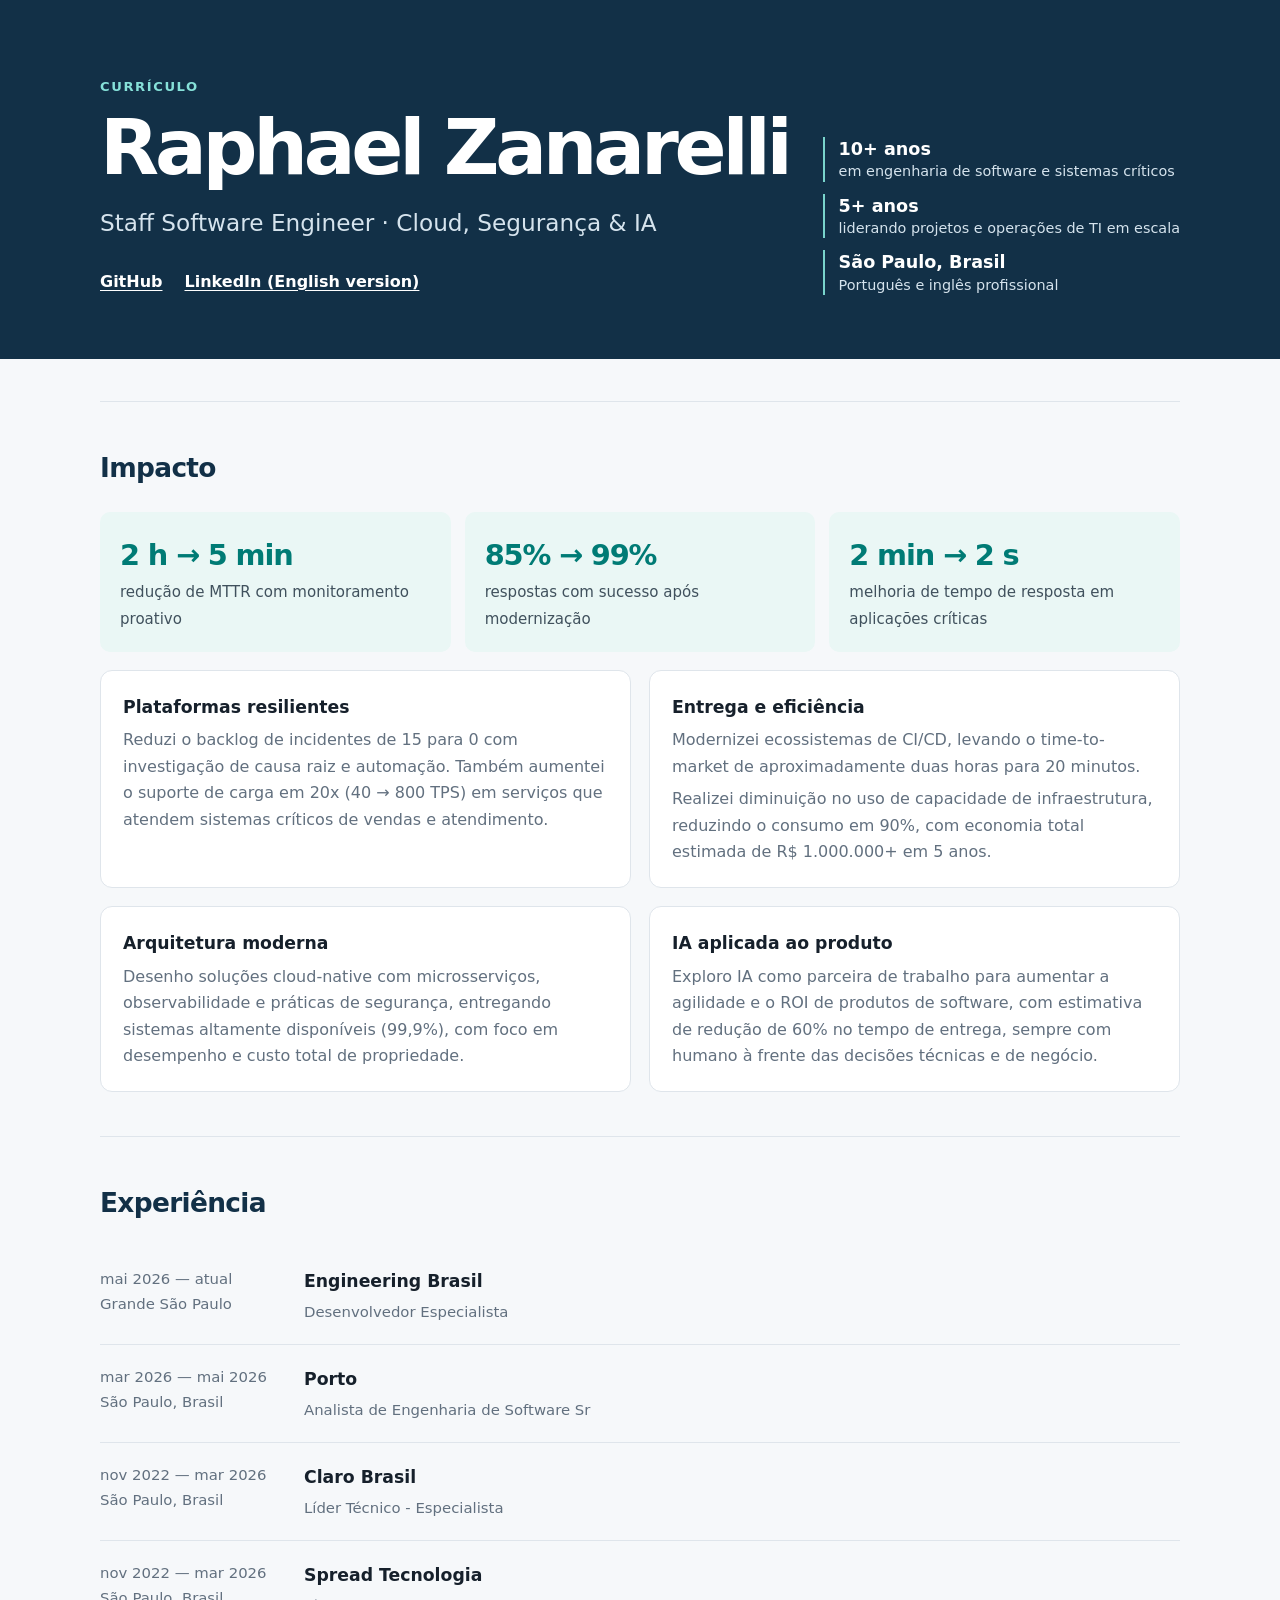
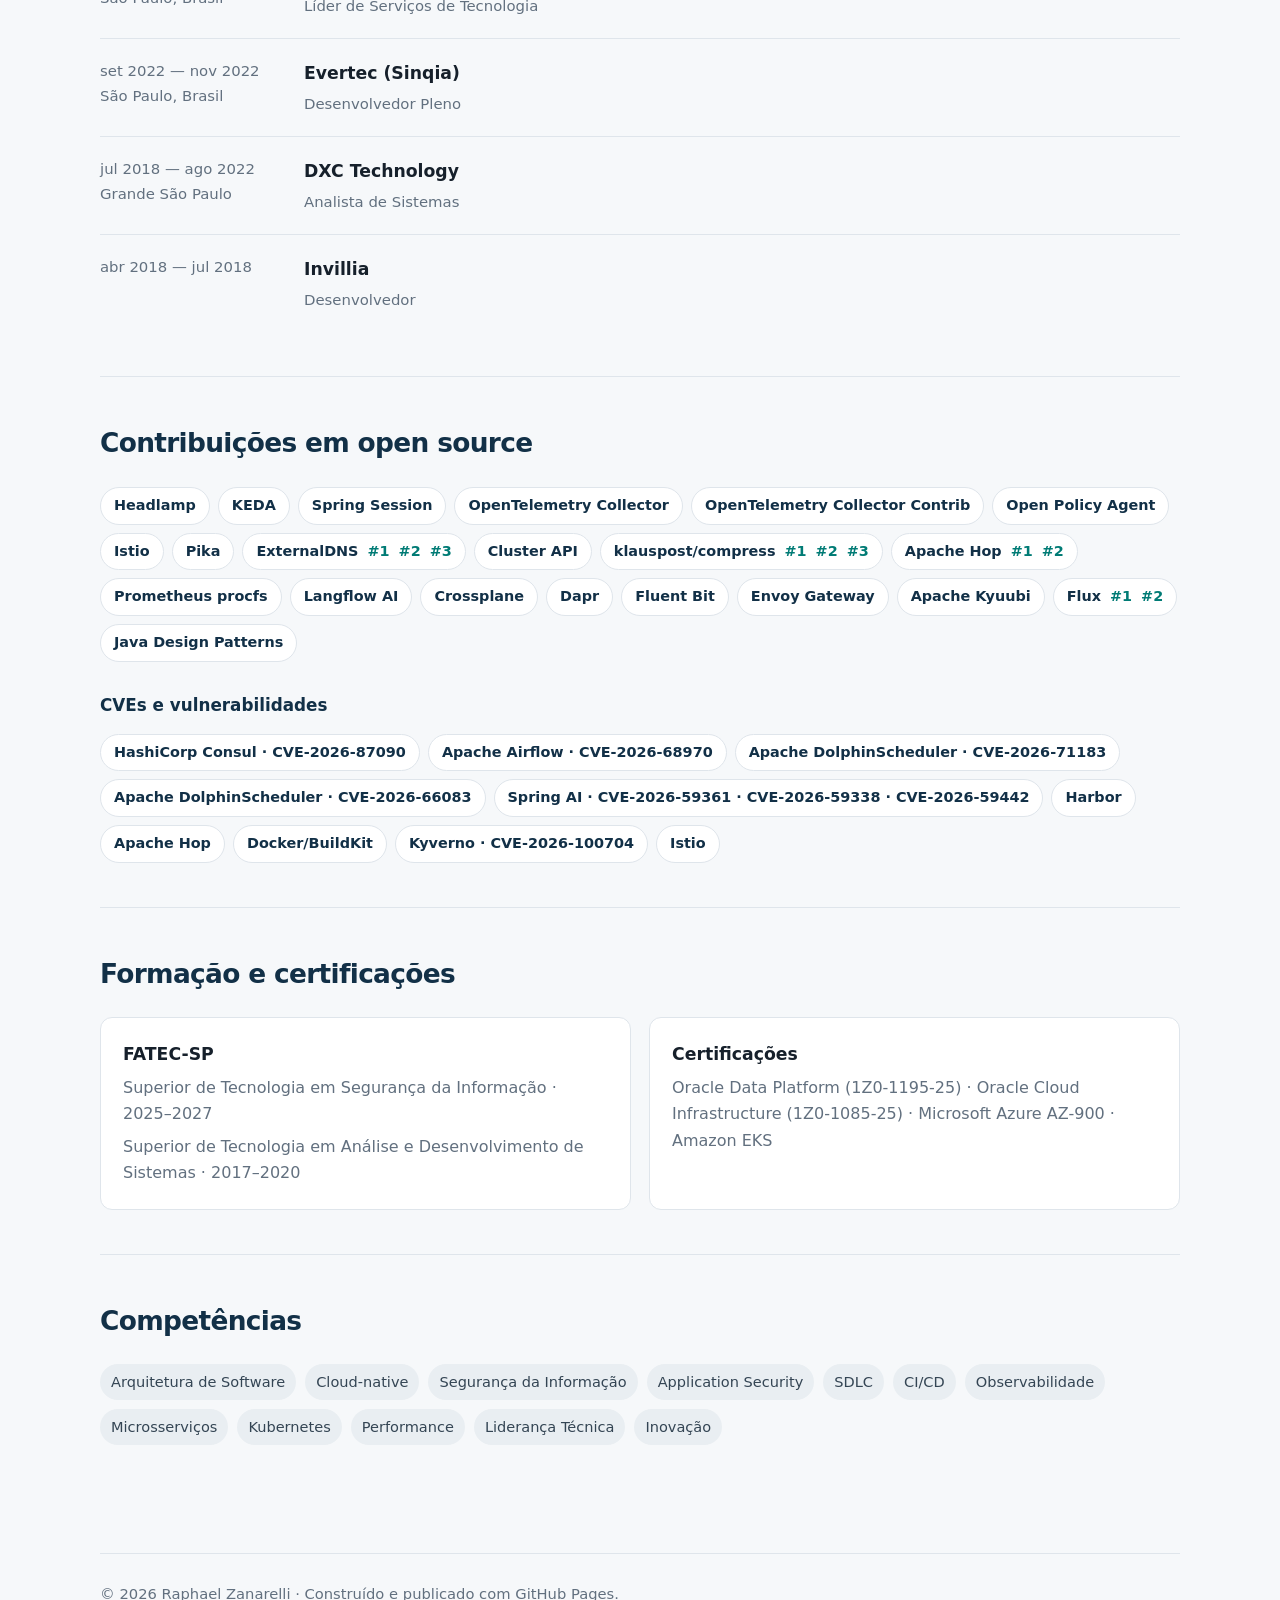
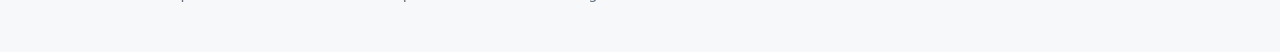
==== index.html @ cb957961 "docs(cve): add Apache DolphinScheduler CVE-2026-71183 and CVE-2026-66083" ====
<!doctype html>
<html lang="pt-BR">
  <head>
    <meta charset="utf-8">
    <meta name="viewport" content="width=device-width, initial-scale=1">
    <meta name="description" content="Raphael Zanarelli - Staff Software Engineer especializado em Cloud, Segurança e IA.">
    <title>Raphael Zanarelli | Staff Software Engineer</title>
    <style>
      :root { --ink:#16202b; --muted:#62707f; --line:#dfe5eb; --paper:#fff; --ground:#f6f8fa; --accent:#007b75; --navy:#123047; }
      * { box-sizing:border-box; }
      html { scroll-behavior:smooth; }
      body { margin:0; background:var(--ground); color:var(--ink); font:16px/1.65 ui-sans-serif, system-ui, -apple-system, BlinkMacSystemFont, "Segoe UI", sans-serif; }
      a { color:var(--accent); text-decoration-thickness:1px; text-underline-offset:3px; }
      a:hover { color:#005b57; }
      .wrap { width:min(1080px, calc(100% - 40px)); margin:auto; }
      header { background:var(--navy); color:#fff; padding:76px 0 64px; }
      .eyebrow { margin:0 0 12px; color:#86e1d9; font-size:.82rem; font-weight:700; letter-spacing:.12em; text-transform:uppercase; }
      h1 { margin:0; font-size:clamp(2.4rem, 6vw, 4.8rem); letter-spacing:-.055em; line-height:1; }
      .role { margin:18px 0 26px; color:#d5e3ed; font-size:clamp(1.1rem, 2.2vw, 1.45rem); }
      .links { display:flex; flex-wrap:wrap; gap:10px 22px; }
      .links a { color:#fff; font-weight:650; }
      main { padding:42px 0 64px; }
      .head { display:grid; grid-template-columns:1fr auto; gap:32px; align-items:end; }
      .fact { border-left:2px solid #79d4cc; padding-left:14px; margin:0 0 12px; color:#d5e3ed; font-size:.9rem; line-height:1.4; }
      .fact:last-child { margin-bottom:0; }
      .fact strong { display:block; color:#fff; font-size:1.1rem; }
      section { padding:44px 0; border-top:1px solid var(--line); }
      h2 { margin:0 0 22px; color:var(--navy); font-size:1.65rem; letter-spacing:-.025em; }
      h3 { margin:0 0 4px; font-size:1.08rem; }
      .grid { display:grid; grid-template-columns:repeat(2, 1fr); gap:18px; }
      .card { padding:22px; border:1px solid var(--line); border-radius:12px; background:var(--paper); }
      .card p { margin:6px 0 0; color:var(--muted); }
      .metrics { display:grid; grid-template-columns:repeat(3, 1fr); gap:14px; }
      .metric { padding:20px; border-radius:10px; background:#eaf7f5; }
      .metric strong { display:block; color:var(--accent); font-size:1.8rem; letter-spacing:-.04em; }
      .metric span { color:#40515d; font-size:.94rem; line-height:1.35; }
      .timeline { list-style:none; margin:0; padding:0; }
      .timeline li { display:grid; grid-template-columns:180px 1fr; gap:24px; padding:20px 0; border-bottom:1px solid var(--line); }
      .timeline li:last-child { border:0; }
      .date, .meta { color:var(--muted); font-size:.93rem; }
      .timeline p { margin:6px 0 0; }
      .subhead { margin:30px 0 14px; color:var(--navy); font-size:1.05rem; }
      .chips { display:flex; flex-wrap:wrap; gap:8px; }
      .chip { padding:6px 13px; border:1px solid var(--line); border-radius:999px; background:var(--paper); color:var(--navy); font-size:.9rem; font-weight:600; text-decoration:none; }
      .chip a { margin-left:4px; color:var(--accent); font-weight:700; text-decoration:none; }
      .chip a:hover { text-decoration:underline; }
      a.chip:hover { border-color:#75c9c2; box-shadow:0 3px 12px #11364c12; color:var(--navy); }
      .skills { display:flex; flex-wrap:wrap; gap:9px; }
      .skills span { padding:6px 11px; border-radius:999px; background:#e9eef2; color:#344554; font-size:.91rem; }
      footer { padding:28px 0 46px; border-top:1px solid var(--line); color:var(--muted); font-size:.92rem; }
      @media (max-width:720px) { header { padding:55px 0 48px; } .head, .grid { grid-template-columns:1fr; gap:26px; } .metrics { grid-template-columns:1fr; } .timeline li { grid-template-columns:1fr; gap:3px; } }
    </style>
  </head>
  <body>
    <header>
      <div class="wrap head">
        <div>
          <p class="eyebrow">Currículo</p>
          <h1>Raphael Zanarelli</h1>
          <p class="role">Staff Software Engineer · Cloud, Segurança &amp; IA</p>
          <nav class="links" aria-label="Links de contato">
            <a href="https://github.com/zanarellidev">GitHub</a>
            <a href="https://www.linkedin.com/in/raphaelzanarelli/" lang="en">LinkedIn (English version)</a>
          </nav>
        </div>
        <div>
          <p class="fact"><strong>10+ anos</strong> em engenharia de software e sistemas críticos</p>
          <p class="fact"><strong>5+ anos</strong> liderando projetos e operações de TI em escala</p>
          <p class="fact"><strong>São Paulo, Brasil</strong> Português e inglês profissional</p>
        </div>
      </div>
    </header>

    <main class="wrap">
      <section id="impacto">
        <h2>Impacto</h2>
        <div class="metrics">
          <div class="metric"><strong>2 h → 5 min</strong><span>redução de MTTR com monitoramento proativo</span></div>
          <div class="metric"><strong>85% → 99%</strong><span>respostas com sucesso após modernização</span></div>
          <div class="metric"><strong>2 min → 2 s</strong><span>melhoria de tempo de resposta em aplicações críticas</span></div>
        </div>
        <div class="grid" style="margin-top:18px">
          <article class="card"><h3>Plataformas resilientes</h3><p>Reduzi o backlog de incidentes de 15 para 0 com investigação de causa raiz e automação. Também aumentei o suporte de carga em 20x (40 → 800 TPS) em serviços que atendem sistemas críticos de vendas e atendimento.</p></article>
          <article class="card"><h3>Entrega e eficiência</h3><p>Modernizei ecossistemas de CI/CD, levando o time-to-market de aproximadamente duas horas para 20 minutos.</p><p>Realizei diminuição no uso de capacidade de infraestrutura, reduzindo o consumo em 90%, com economia total estimada de R$ 1.000.000+ em 5 anos.</p></article>
          <article class="card"><h3>Arquitetura moderna</h3><p>Desenho soluções cloud-native com microsserviços, observabilidade e práticas de segurança, entregando sistemas altamente disponíveis (99,9%), com foco em desempenho e custo total de propriedade.</p></article>
          <article class="card"><h3>IA aplicada ao produto</h3><p>Exploro IA como parceira de trabalho para aumentar a agilidade e o ROI de produtos de software, com estimativa de redução de 60% no tempo de entrega, sempre com humano à frente das decisões técnicas e de negócio.</p></article>
        </div>
      </section>

      <section id="experiencia">
        <h2>Experiência</h2>
        <ol class="timeline">
          <li><div class="date">mai 2026 — atual<br>Grande São Paulo</div><div><h3>Engineering Brasil</h3><div class="meta">Desenvolvedor Especialista</div></div></li>
          <li><div class="date">mar 2026 — mai 2026<br>São Paulo, Brasil</div><div><h3>Porto</h3><div class="meta">Analista de Engenharia de Software Sr</div></div></li>
          <li><div class="date">nov 2022 — mar 2026<br>São Paulo, Brasil</div><div><h3>Claro Brasil</h3><div class="meta">Líder Técnico - Especialista</div></div></li>
          <li><div class="date">nov 2022 — mar 2026<br>São Paulo, Brasil</div><div><h3>Spread Tecnologia</h3><div class="meta">Líder de Serviços de Tecnologia</div></div></li>
          <li><div class="date">set 2022 — nov 2022<br>São Paulo, Brasil</div><div><h3>Evertec (Sinqia)</h3><div class="meta">Desenvolvedor Pleno</div></div></li>
          <li><div class="date">jul 2018 — ago 2022<br>Grande São Paulo</div><div><h3>DXC Technology</h3><div class="meta">Analista de Sistemas</div></div></li>
          <li><div class="date">abr 2018 — jul 2018</div><div><h3>Invillia</h3><div class="meta">Desenvolvedor</div></div></li>
        </ol>
      </section>

      <section id="open-source">
        <h2>Contribuições em open source</h2>
        <div class="chips">
          <a class="chip" href="https://github.com/kubernetes-sigs/headlamp/pull/7594">Headlamp</a>
          <a class="chip" href="https://github.com/kedacore/keda/pull/8126">KEDA</a>
          <a class="chip" href="https://github.com/spring-projects/spring-session/pull/3884">Spring Session</a>
          <a class="chip" href="https://github.com/open-telemetry/opentelemetry-collector/pull/15679">OpenTelemetry Collector</a>
          <a class="chip" href="https://github.com/open-telemetry/opentelemetry-collector-contrib/pull/50124">OpenTelemetry Collector Contrib</a>
          <a class="chip" href="https://github.com/open-policy-agent/opa/pull/8962">Open Policy Agent</a>
          <a class="chip" href="https://github.com/istio/istio/pull/61024">Istio</a>
          <a class="chip" href="https://github.com/pika/pika/pull/1697">Pika</a>
          <span class="chip">ExternalDNS <a href="https://github.com/kubernetes-sigs/external-dns/pull/6611">#1</a> <a href="https://github.com/kubernetes-sigs/external-dns/pull/6644">#2</a> <a href="https://github.com/kubernetes-sigs/external-dns/pull/6694">#3</a></span>
          <a class="chip" href="https://github.com/kubernetes-sigs/cluster-api/pull/14022">Cluster API</a>
          <span class="chip">klauspost/compress <a href="https://github.com/klauspost/compress/pull/1182">#1</a> <a href="https://github.com/klauspost/compress/pull/1183">#2</a> <a href="https://github.com/klauspost/compress/pull/1184">#3</a></span>
          <span class="chip">Apache Hop <a href="https://github.com/apache/hop/pull/8094">#1</a> <a href="https://github.com/apache/hop/pull/8027">#2</a></span>
          <a class="chip" href="https://github.com/prometheus/procfs/pull/855">Prometheus procfs</a>
          <a class="chip" href="https://github.com/langflow-ai/langflow/pull/14758">Langflow AI</a>
          <a class="chip" href="https://github.com/crossplane/docs/pull/1130">Crossplane</a>
          <a class="chip" href="https://github.com/dapr/dapr/pull/10307">Dapr</a>
          <a class="chip" href="https://github.com/fluent/fluent-bit/pull/12222">Fluent Bit</a>
          <a class="chip" href="https://github.com/envoyproxy/gateway/pull/9634">Envoy Gateway</a>
          <a class="chip" href="https://github.com/apache/kyuubi/commit/3bc223dbec2ace1692ba22769404c9dd329981ed">Apache Kyuubi</a>
          <span class="chip">Flux <a href="https://github.com/fluxcd/notification-controller/pull/1357">#1</a> <a href="https://github.com/fluxcd/notification-controller/pull/1358">#2</a></span>
          <a class="chip" href="https://github.com/iluwatar/java-design-patterns/pull/3583">Java Design Patterns</a>
        </div>

        <h3 class="subhead">CVEs e vulnerabilidades</h3>
        <div class="chips">
          <a class="chip" href="https://discuss.hashicorp.com/t/hcsec-2026-34-consul-vulnerable-to-an-authorization-bypass-in-the-catalog-node-write-path/77736">HashiCorp Consul · CVE-2026-87090</a>
          <a class="chip" href="https://github.com/advisories/GHSA-f3c2-j7g8-vpp8">Apache Airflow · CVE-2026-68970</a>
          <a class="chip" href="https://www.cve.org/CVERecord?id=CVE-2026-71183">Apache DolphinScheduler · CVE-2026-71183</a>
          <a class="chip" href="https://www.cve.org/CVERecord?id=CVE-2026-66083">Apache DolphinScheduler · CVE-2026-66083</a>
          <div class="chip">Spring AI · CVE-2026-59361 · CVE-2026-59338 · CVE-2026-59442</div>
          <div class="chip" title="Report aceito; divulgação pública pendente">Harbor</div>
          <div class="chip">Apache Hop</div>
          <div class="chip">Docker/BuildKit</div>
          <a class="chip" href="https://www.cve.org/CVERecord?id=CVE-2026-100704">Kyverno · CVE-2026-100704</a>
          <a class="chip" href="https://istio.io/latest/news/releases/1.31.x/announcing-1.31.1/">Istio</a>
        </div>
      </section>

      <section id="formacao">
        <h2>Formação e certificações</h2>
        <div class="grid">
          <article class="card"><h3>FATEC-SP</h3><p>Superior de Tecnologia em Segurança da Informação · 2025–2027</p><p>Superior de Tecnologia em Análise e Desenvolvimento de Sistemas · 2017–2020</p></article>
          <article class="card"><h3>Certificações</h3><p>Oracle Data Platform (1Z0-1195-25) · Oracle Cloud Infrastructure (1Z0-1085-25) · Microsoft Azure AZ-900 · Amazon EKS</p></article>
        </div>
      </section>

      <section id="competencias">
        <h2>Competências</h2>
        <div class="skills"><span>Arquitetura de Software</span><span>Cloud-native</span><span>Segurança da Informação</span><span>Application Security</span><span>SDLC</span><span>CI/CD</span><span>Observabilidade</span><span>Microsserviços</span><span>Kubernetes</span><span>Performance</span><span>Liderança Técnica</span><span>Inovação</span></div>
      </section>
    </main>
    <footer class="wrap">© 2026 Raphael Zanarelli · Construído e publicado com GitHub Pages.</footer>
  </body>
</html>
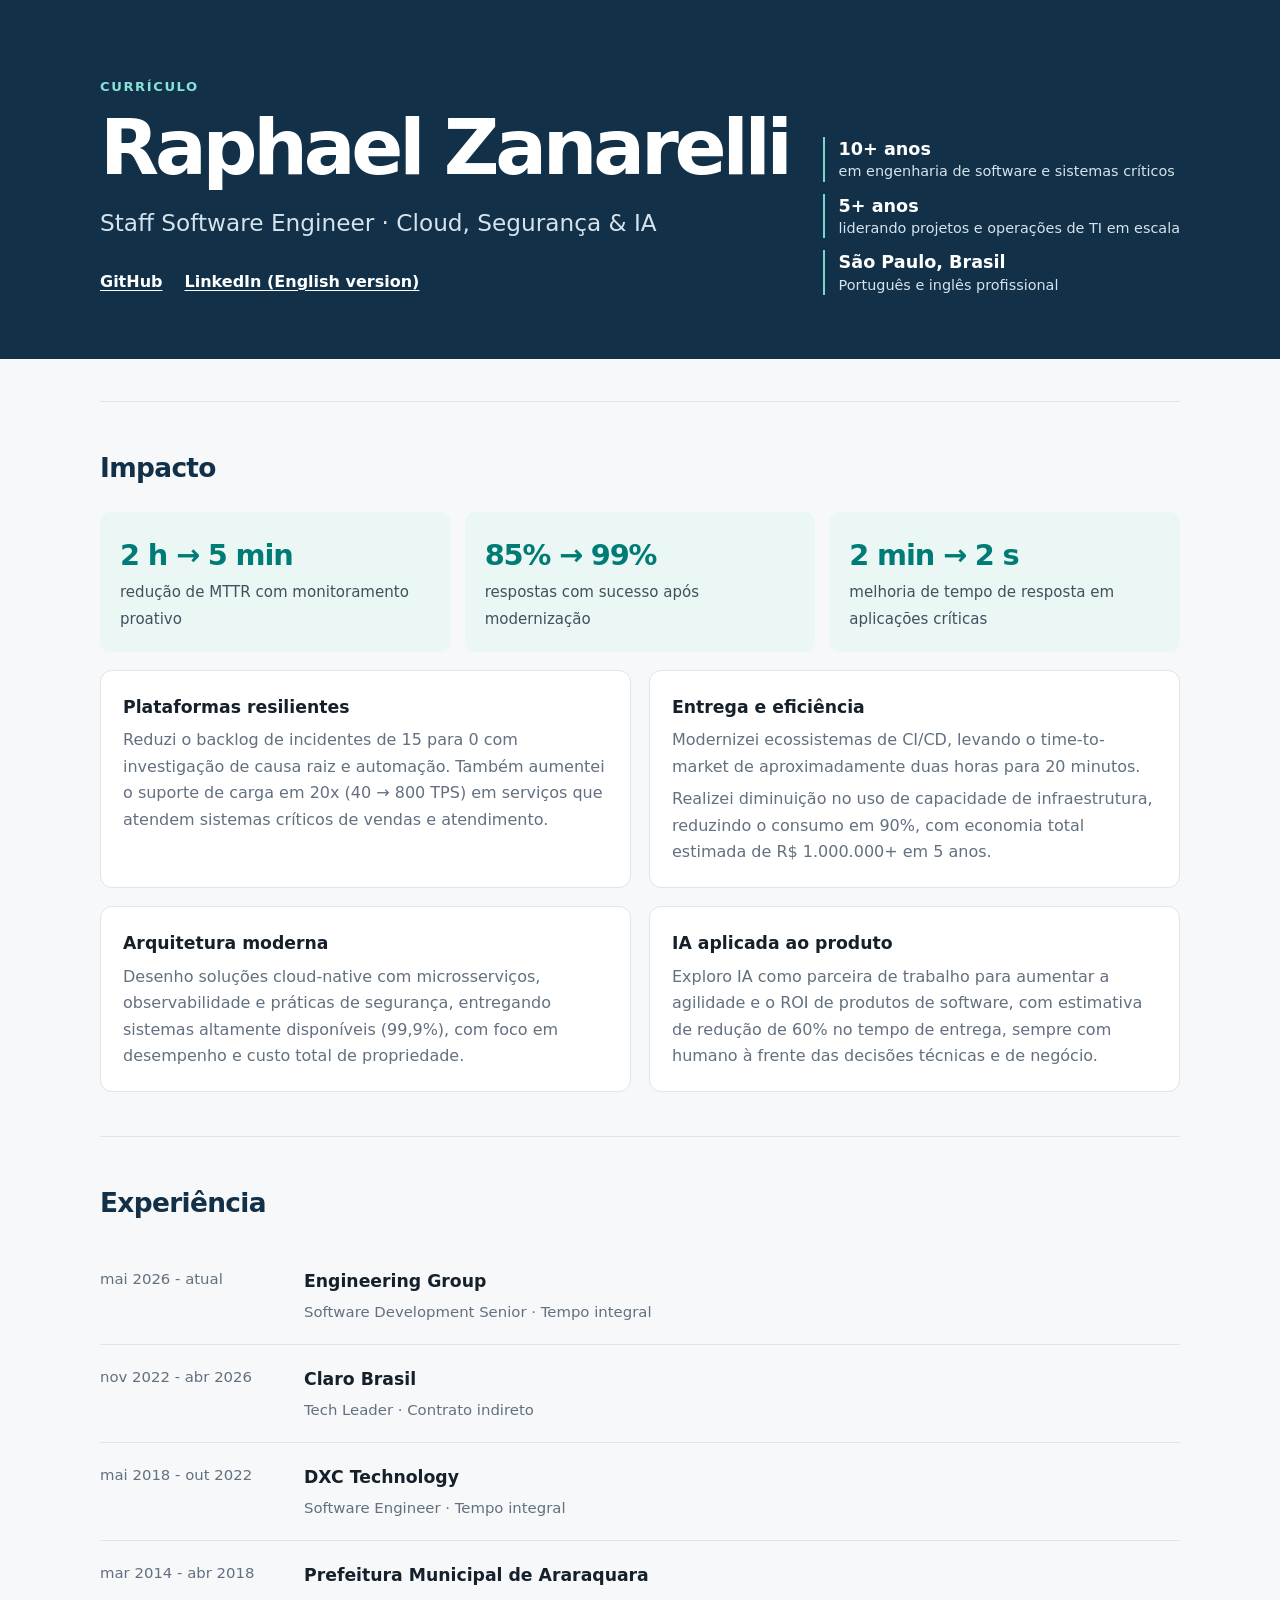
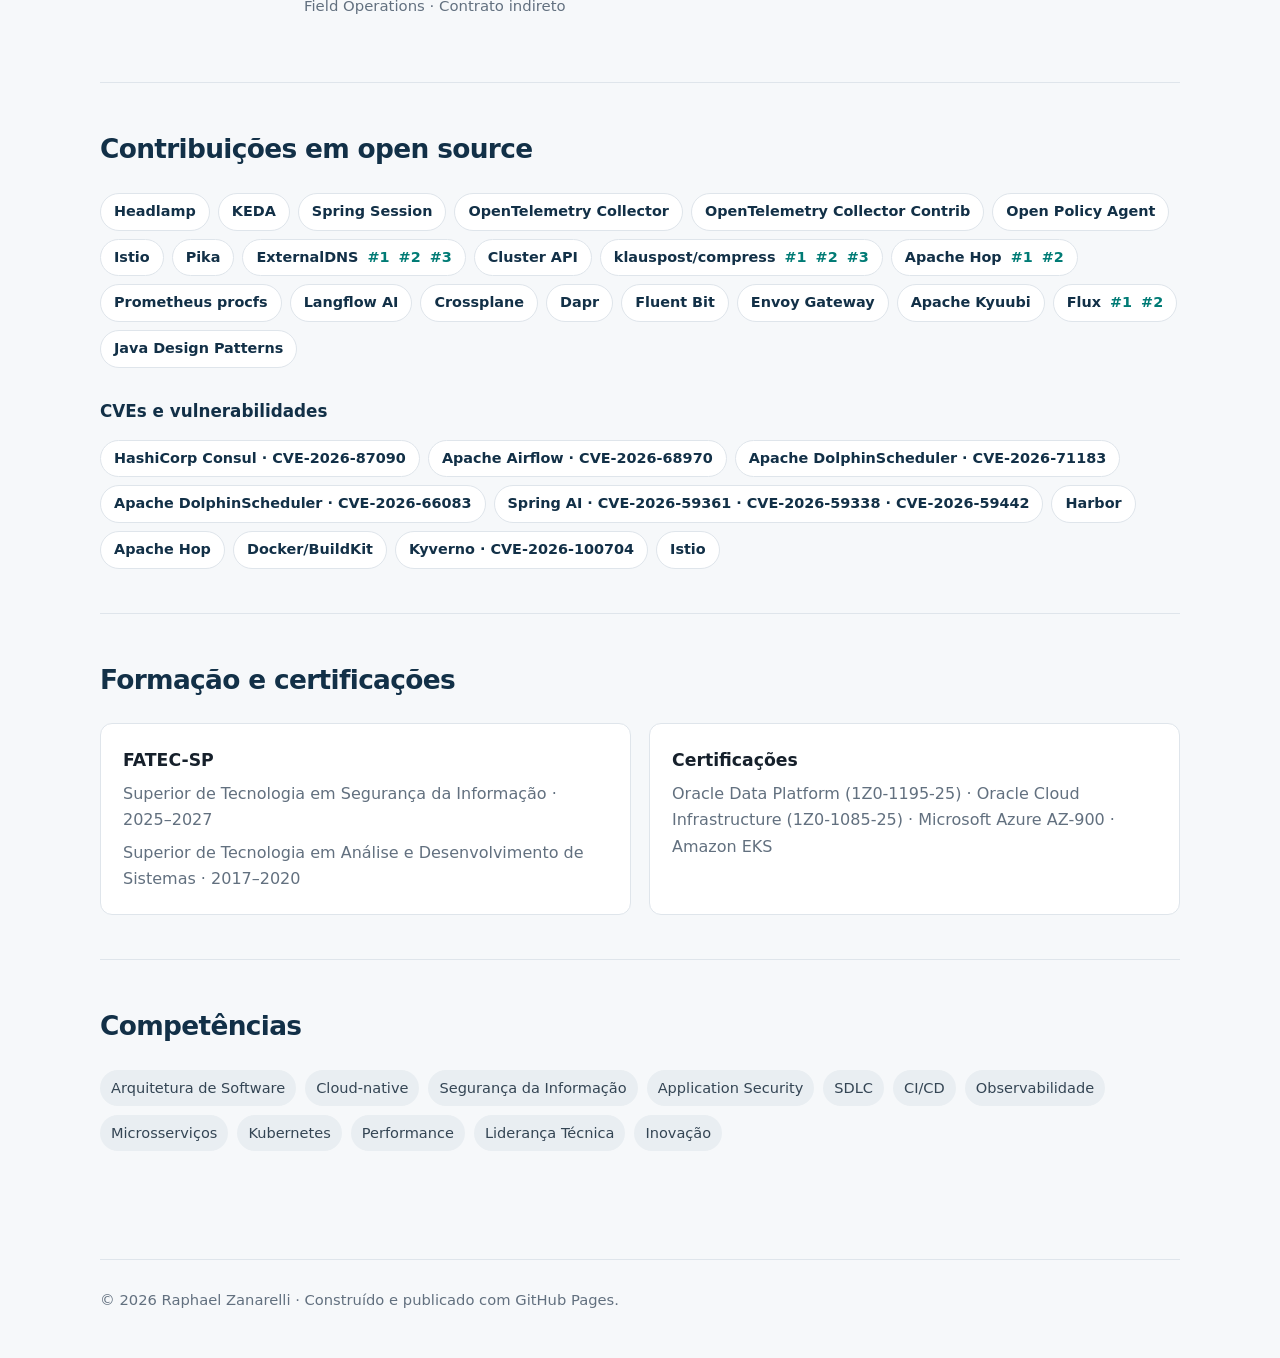
==== commit 2ef63ed0: "docs(experience): align company experiences with LinkedIn profile" ====
--- a/index.html
+++ b/index.html
@@ -90,13 +90,10 @@
       <section id="experiencia">
         <h2>Experiência</h2>
         <ol class="timeline">
-          <li><div class="date">mai 2026 — atual<br>Grande São Paulo</div><div><h3>Engineering Brasil</h3><div class="meta">Desenvolvedor Especialista</div></div></li>
-          <li><div class="date">mar 2026 — mai 2026<br>São Paulo, Brasil</div><div><h3>Porto</h3><div class="meta">Analista de Engenharia de Software Sr</div></div></li>
-          <li><div class="date">nov 2022 — mar 2026<br>São Paulo, Brasil</div><div><h3>Claro Brasil</h3><div class="meta">Líder Técnico - Especialista</div></div></li>
-          <li><div class="date">nov 2022 — mar 2026<br>São Paulo, Brasil</div><div><h3>Spread Tecnologia</h3><div class="meta">Líder de Serviços de Tecnologia</div></div></li>
-          <li><div class="date">set 2022 — nov 2022<br>São Paulo, Brasil</div><div><h3>Evertec (Sinqia)</h3><div class="meta">Desenvolvedor Pleno</div></div></li>
-          <li><div class="date">jul 2018 — ago 2022<br>Grande São Paulo</div><div><h3>DXC Technology</h3><div class="meta">Analista de Sistemas</div></div></li>
-          <li><div class="date">abr 2018 — jul 2018</div><div><h3>Invillia</h3><div class="meta">Desenvolvedor</div></div></li>
+          <li><div class="date">mai 2026 - atual</div><div><h3>Engineering Group</h3><div class="meta">Software Development Senior · Tempo integral</div></div></li>
+          <li><div class="date">nov 2022 - abr 2026</div><div><h3>Claro Brasil</h3><div class="meta">Tech Leader · Contrato indireto</div></div></li>
+          <li><div class="date">mai 2018 - out 2022</div><div><h3>DXC Technology</h3><div class="meta">Software Engineer · Tempo integral</div></div></li>
+          <li><div class="date">mar 2014 - abr 2018</div><div><h3>Prefeitura Municipal de Araraquara</h3><div class="meta">Field Operations · Contrato indireto</div></div></li>
         </ol>
       </section>
 
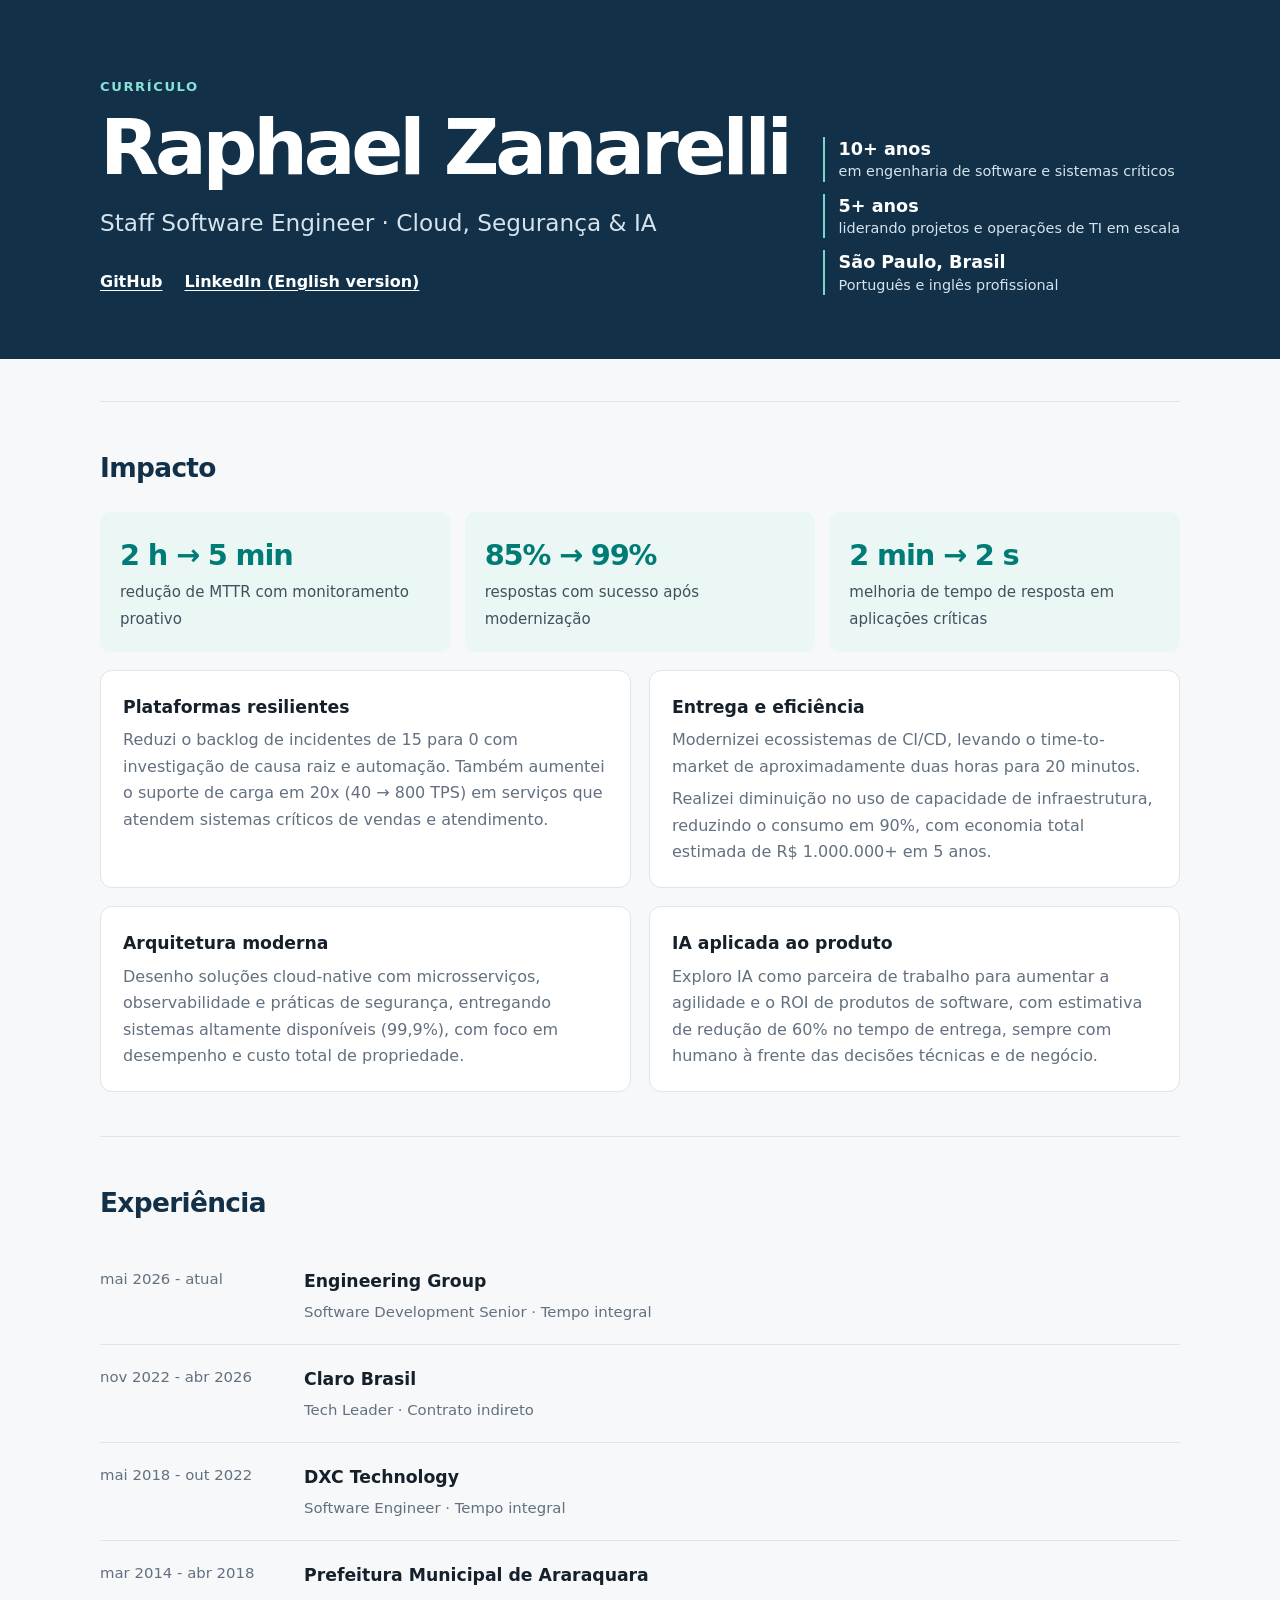
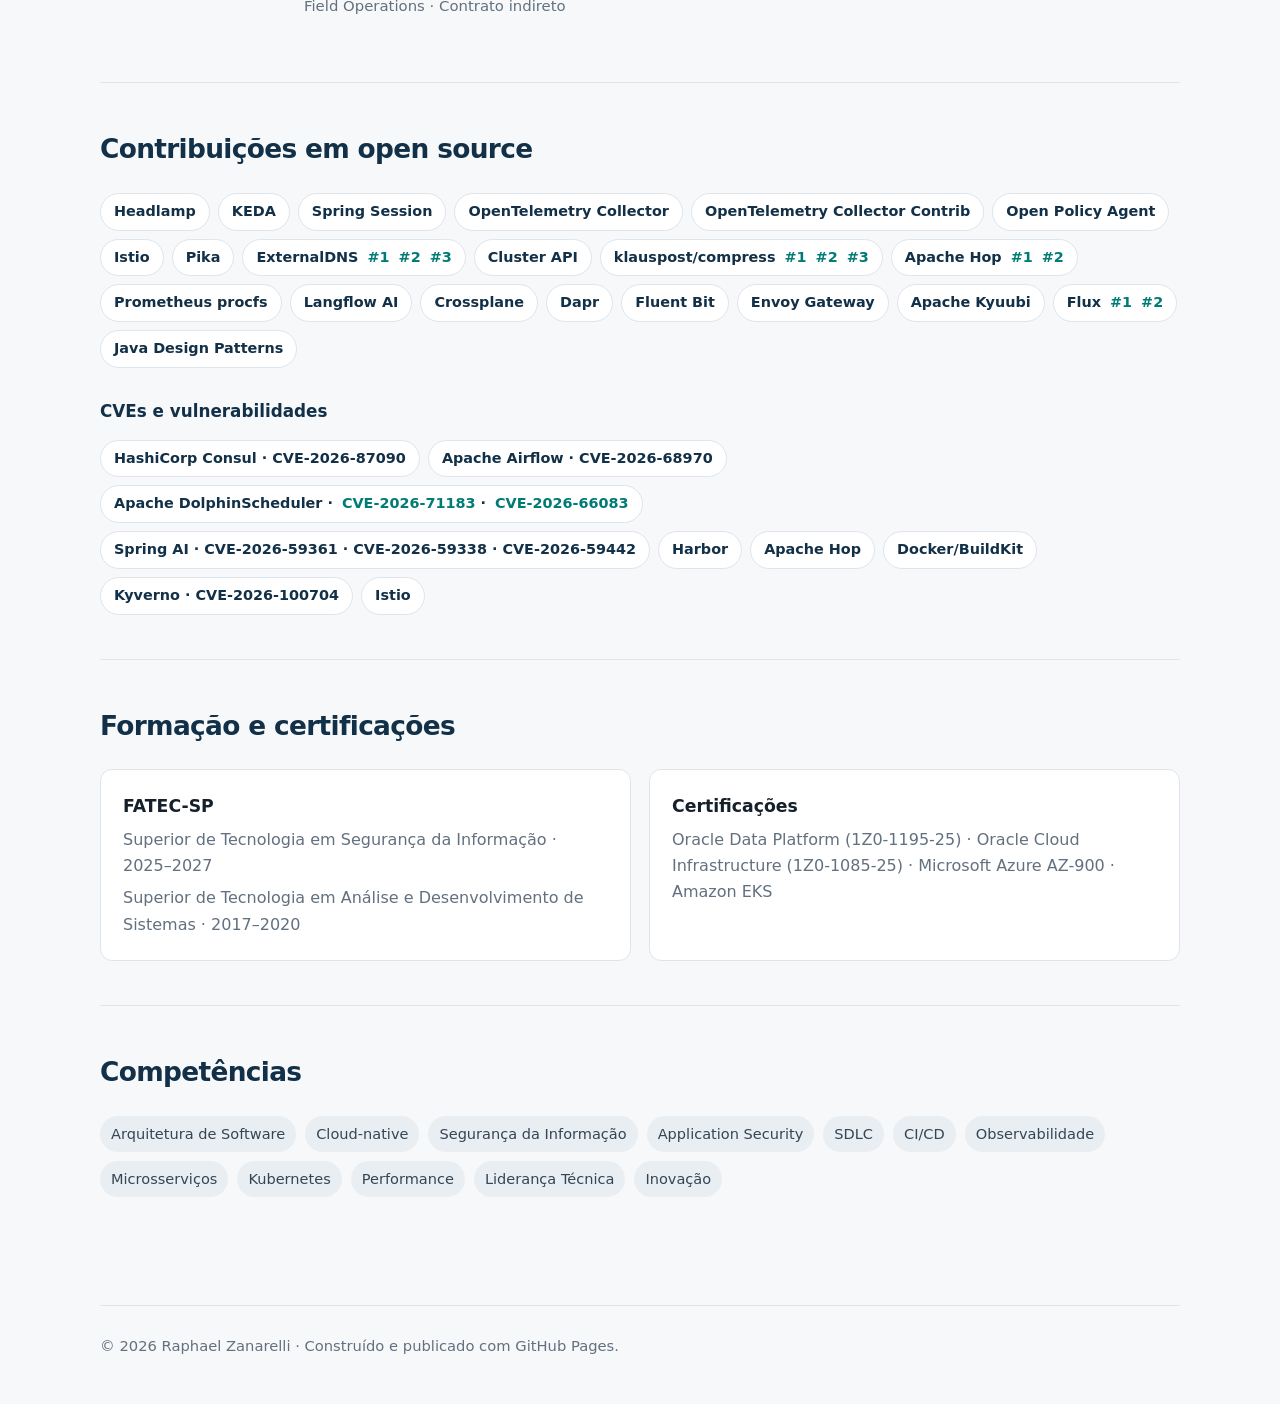
==== commit d02b4668: "docs: agrupar CVEs do DolphinScheduler em chip unico" ====
--- a/index.html
+++ b/index.html
@@ -127,8 +127,7 @@
         <div class="chips">
           <a class="chip" href="https://discuss.hashicorp.com/t/hcsec-2026-34-consul-vulnerable-to-an-authorization-bypass-in-the-catalog-node-write-path/77736">HashiCorp Consul · CVE-2026-87090</a>
           <a class="chip" href="https://github.com/advisories/GHSA-f3c2-j7g8-vpp8">Apache Airflow · CVE-2026-68970</a>
-          <a class="chip" href="https://www.cve.org/CVERecord?id=CVE-2026-71183">Apache DolphinScheduler · CVE-2026-71183</a>
-          <a class="chip" href="https://www.cve.org/CVERecord?id=CVE-2026-66083">Apache DolphinScheduler · CVE-2026-66083</a>
+          <span class="chip">Apache DolphinScheduler · <a href="https://www.cve.org/CVERecord?id=CVE-2026-71183">CVE-2026-71183</a> · <a href="https://www.cve.org/CVERecord?id=CVE-2026-66083">CVE-2026-66083</a></span>
           <div class="chip">Spring AI · CVE-2026-59361 · CVE-2026-59338 · CVE-2026-59442</div>
           <div class="chip" title="Report aceito; divulgação pública pendente">Harbor</div>
           <div class="chip">Apache Hop</div>
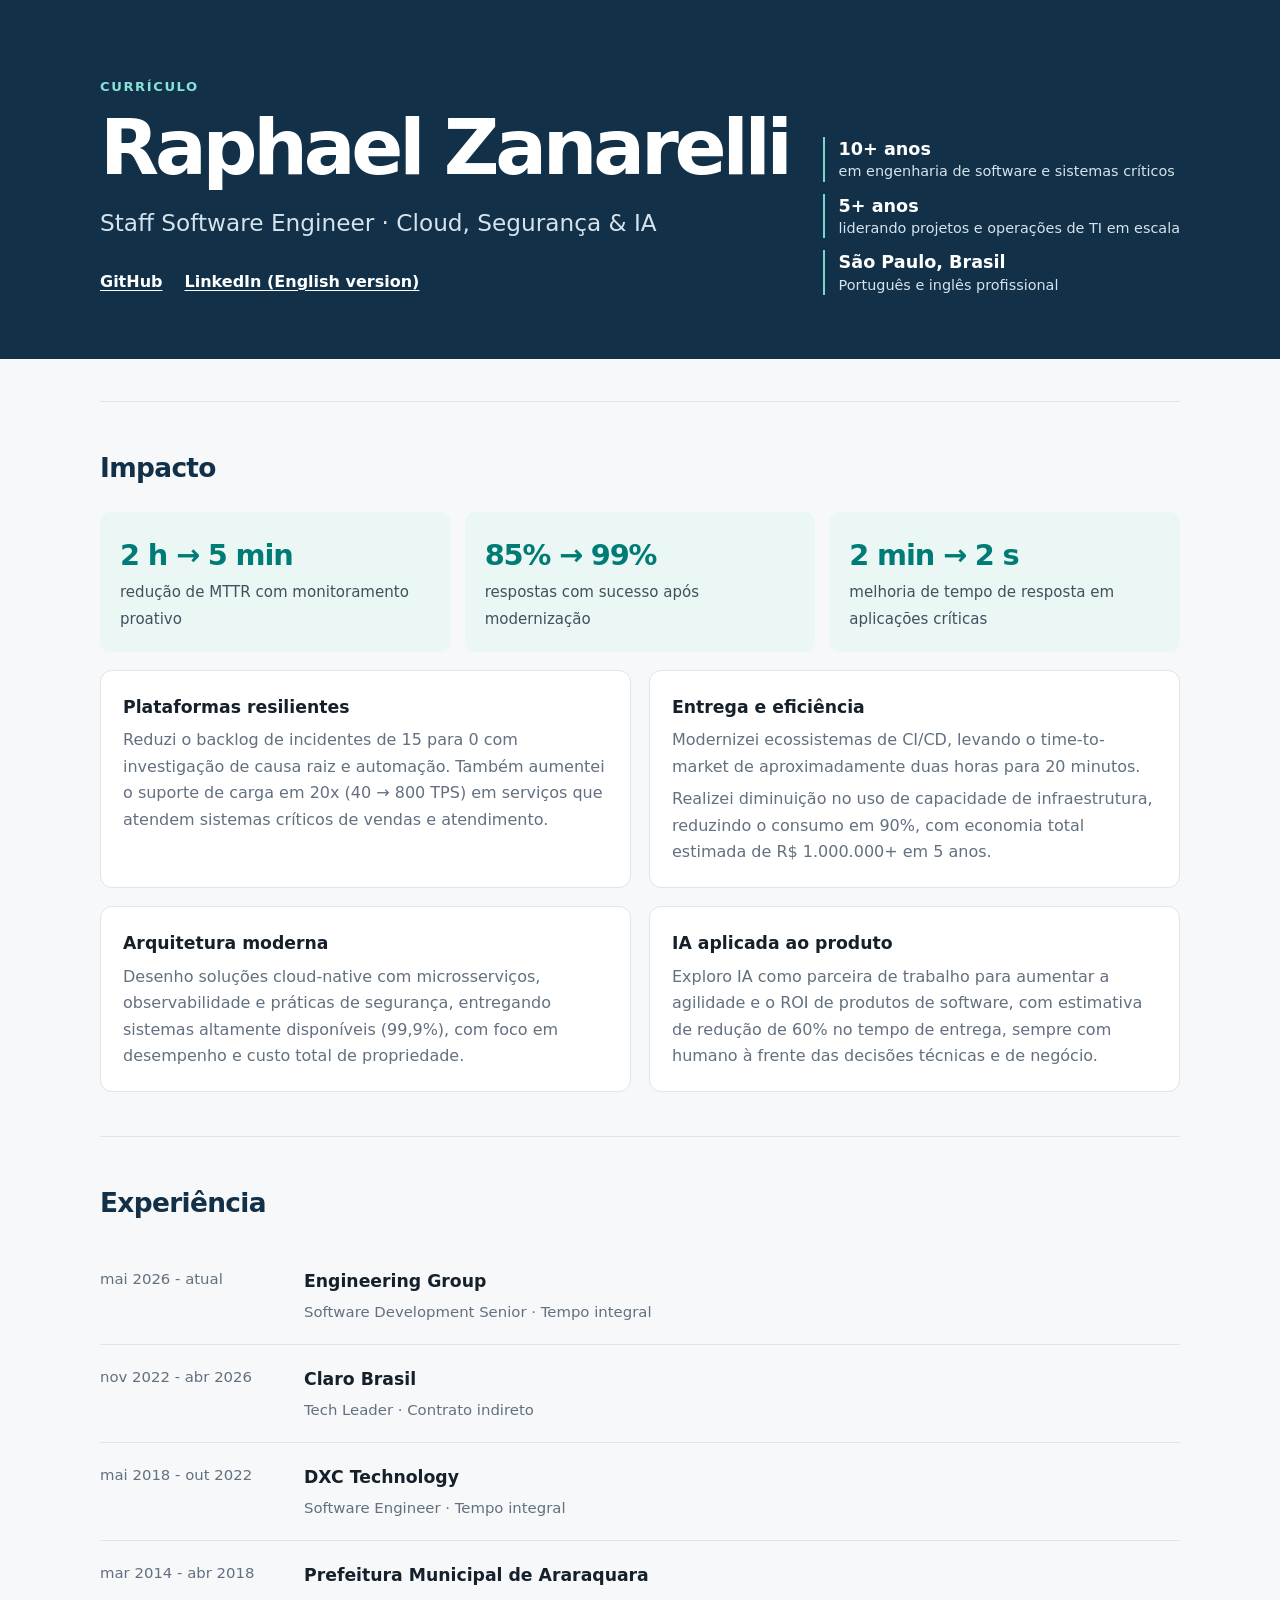
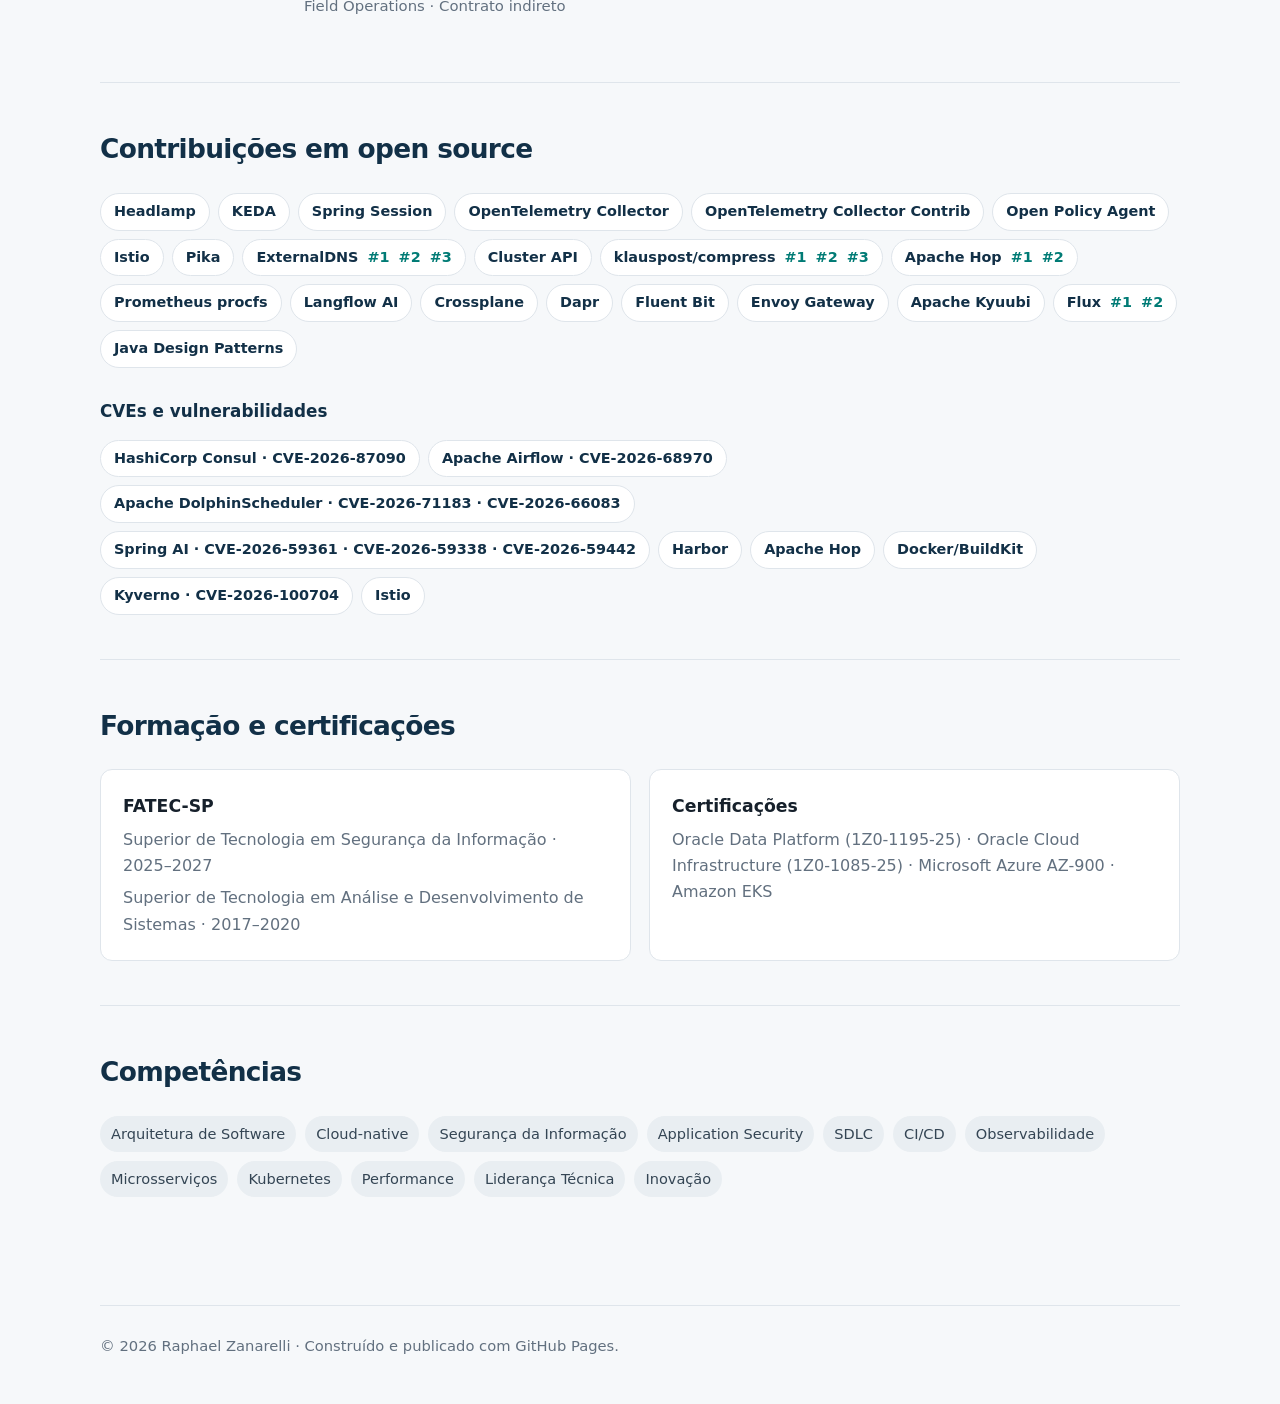
==== commit 5a1f74d0: "style: padronizar chip do DolphinScheduler no mesmo formato do Spring AI" ====
--- a/index.html
+++ b/index.html
@@ -127,7 +127,7 @@
         <div class="chips">
           <a class="chip" href="https://discuss.hashicorp.com/t/hcsec-2026-34-consul-vulnerable-to-an-authorization-bypass-in-the-catalog-node-write-path/77736">HashiCorp Consul · CVE-2026-87090</a>
           <a class="chip" href="https://github.com/advisories/GHSA-f3c2-j7g8-vpp8">Apache Airflow · CVE-2026-68970</a>
-          <span class="chip">Apache DolphinScheduler · <a href="https://www.cve.org/CVERecord?id=CVE-2026-71183">CVE-2026-71183</a> · <a href="https://www.cve.org/CVERecord?id=CVE-2026-66083">CVE-2026-66083</a></span>
+          <div class="chip">Apache DolphinScheduler · CVE-2026-71183 · CVE-2026-66083</div>
           <div class="chip">Spring AI · CVE-2026-59361 · CVE-2026-59338 · CVE-2026-59442</div>
           <div class="chip" title="Report aceito; divulgação pública pendente">Harbor</div>
           <div class="chip">Apache Hop</div>
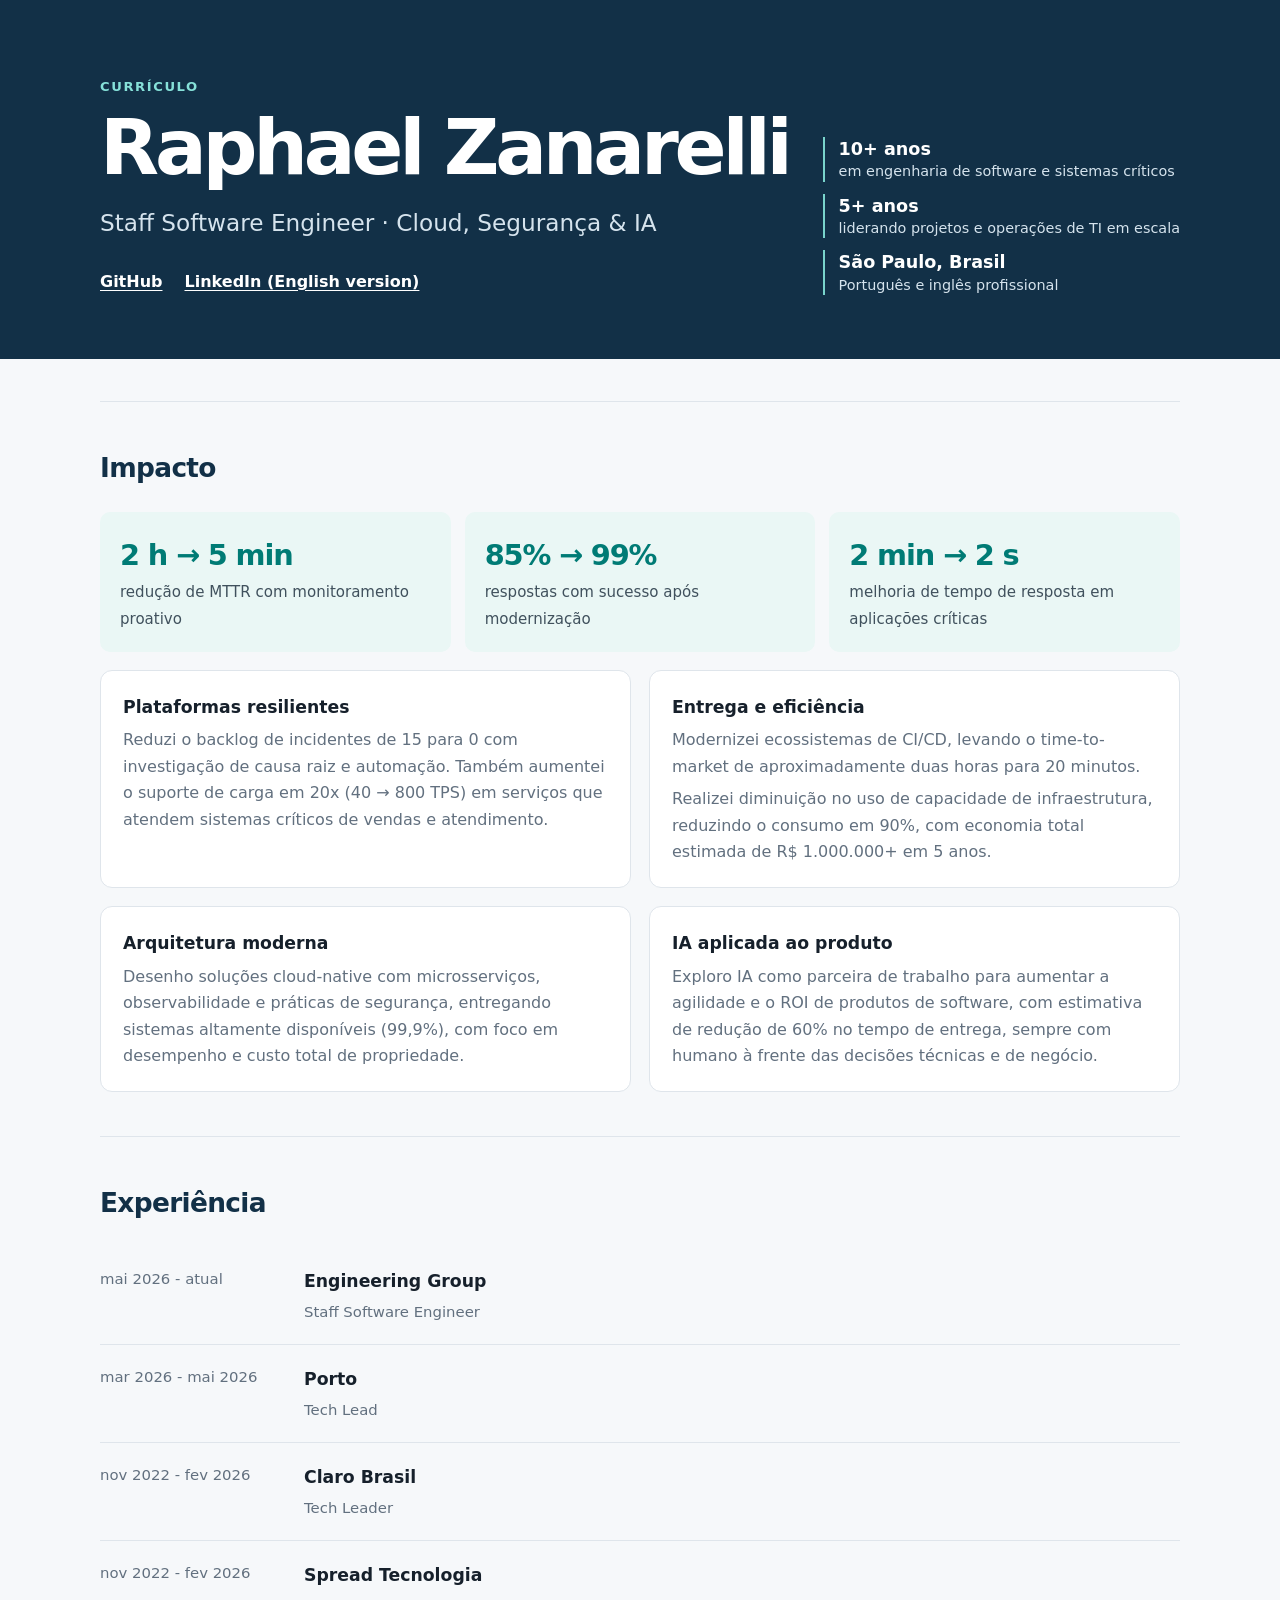
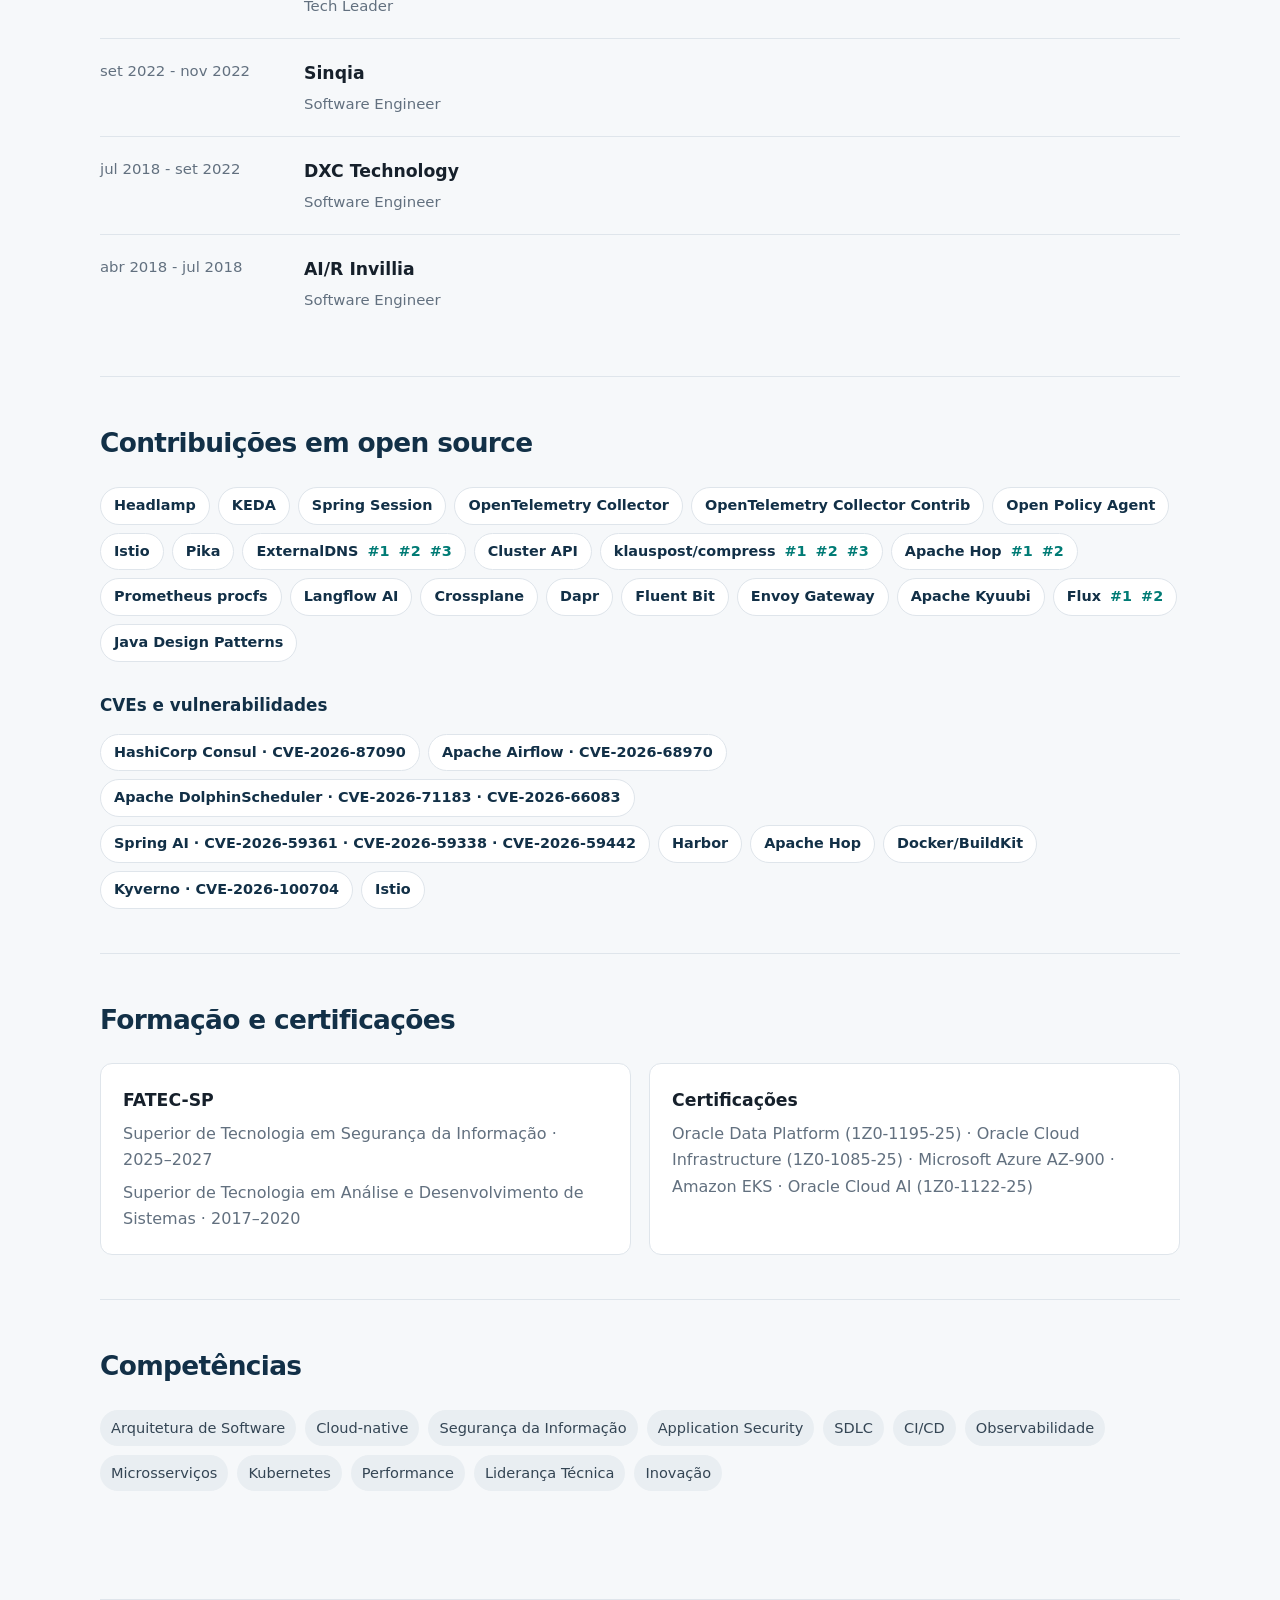
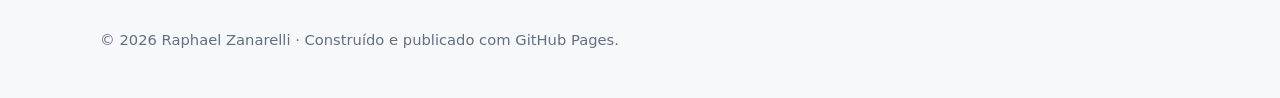
==== commit a1503274: "docs(experience): update roles and certifications to align with LinkedIn" ====
--- a/index.html
+++ b/index.html
@@ -90,10 +90,13 @@
       <section id="experiencia">
         <h2>Experiência</h2>
         <ol class="timeline">
-          <li><div class="date">mai 2026 - atual</div><div><h3>Engineering Group</h3><div class="meta">Software Development Senior · Tempo integral</div></div></li>
-          <li><div class="date">nov 2022 - abr 2026</div><div><h3>Claro Brasil</h3><div class="meta">Tech Leader · Contrato indireto</div></div></li>
-          <li><div class="date">mai 2018 - out 2022</div><div><h3>DXC Technology</h3><div class="meta">Software Engineer · Tempo integral</div></div></li>
-          <li><div class="date">mar 2014 - abr 2018</div><div><h3>Prefeitura Municipal de Araraquara</h3><div class="meta">Field Operations · Contrato indireto</div></div></li>
+          <li><div class="date">mai 2026 - atual</div><div><h3>Engineering Group</h3><div class="meta">Staff Software Engineer</div></div></li>
+          <li><div class="date">mar 2026 - mai 2026</div><div><h3>Porto</h3><div class="meta">Tech Lead</div></div></li>
+          <li><div class="date">nov 2022 - fev 2026</div><div><h3>Claro Brasil</h3><div class="meta">Tech Leader</div></div></li>
+          <li><div class="date">nov 2022 - fev 2026</div><div><h3>Spread Tecnologia</h3><div class="meta">Tech Leader</div></div></li>
+          <li><div class="date">set 2022 - nov 2022</div><div><h3>Sinqia</h3><div class="meta">Software Engineer</div></div></li>
+          <li><div class="date">jul 2018 - set 2022</div><div><h3>DXC Technology</h3><div class="meta">Software Engineer</div></div></li>
+          <li><div class="date">abr 2018 - jul 2018</div><div><h3>AI/R Invillia</h3><div class="meta">Software Engineer</div></div></li>
         </ol>
       </section>
 
@@ -141,7 +144,7 @@
         <h2>Formação e certificações</h2>
         <div class="grid">
           <article class="card"><h3>FATEC-SP</h3><p>Superior de Tecnologia em Segurança da Informação · 2025–2027</p><p>Superior de Tecnologia em Análise e Desenvolvimento de Sistemas · 2017–2020</p></article>
-          <article class="card"><h3>Certificações</h3><p>Oracle Data Platform (1Z0-1195-25) · Oracle Cloud Infrastructure (1Z0-1085-25) · Microsoft Azure AZ-900 · Amazon EKS</p></article>
+          <article class="card"><h3>Certificações</h3><p>Oracle Data Platform (1Z0-1195-25) · Oracle Cloud Infrastructure (1Z0-1085-25) · Microsoft Azure AZ-900 · Amazon EKS · Oracle Cloud AI (1Z0-1122-25)</p></article>
         </div>
       </section>
 
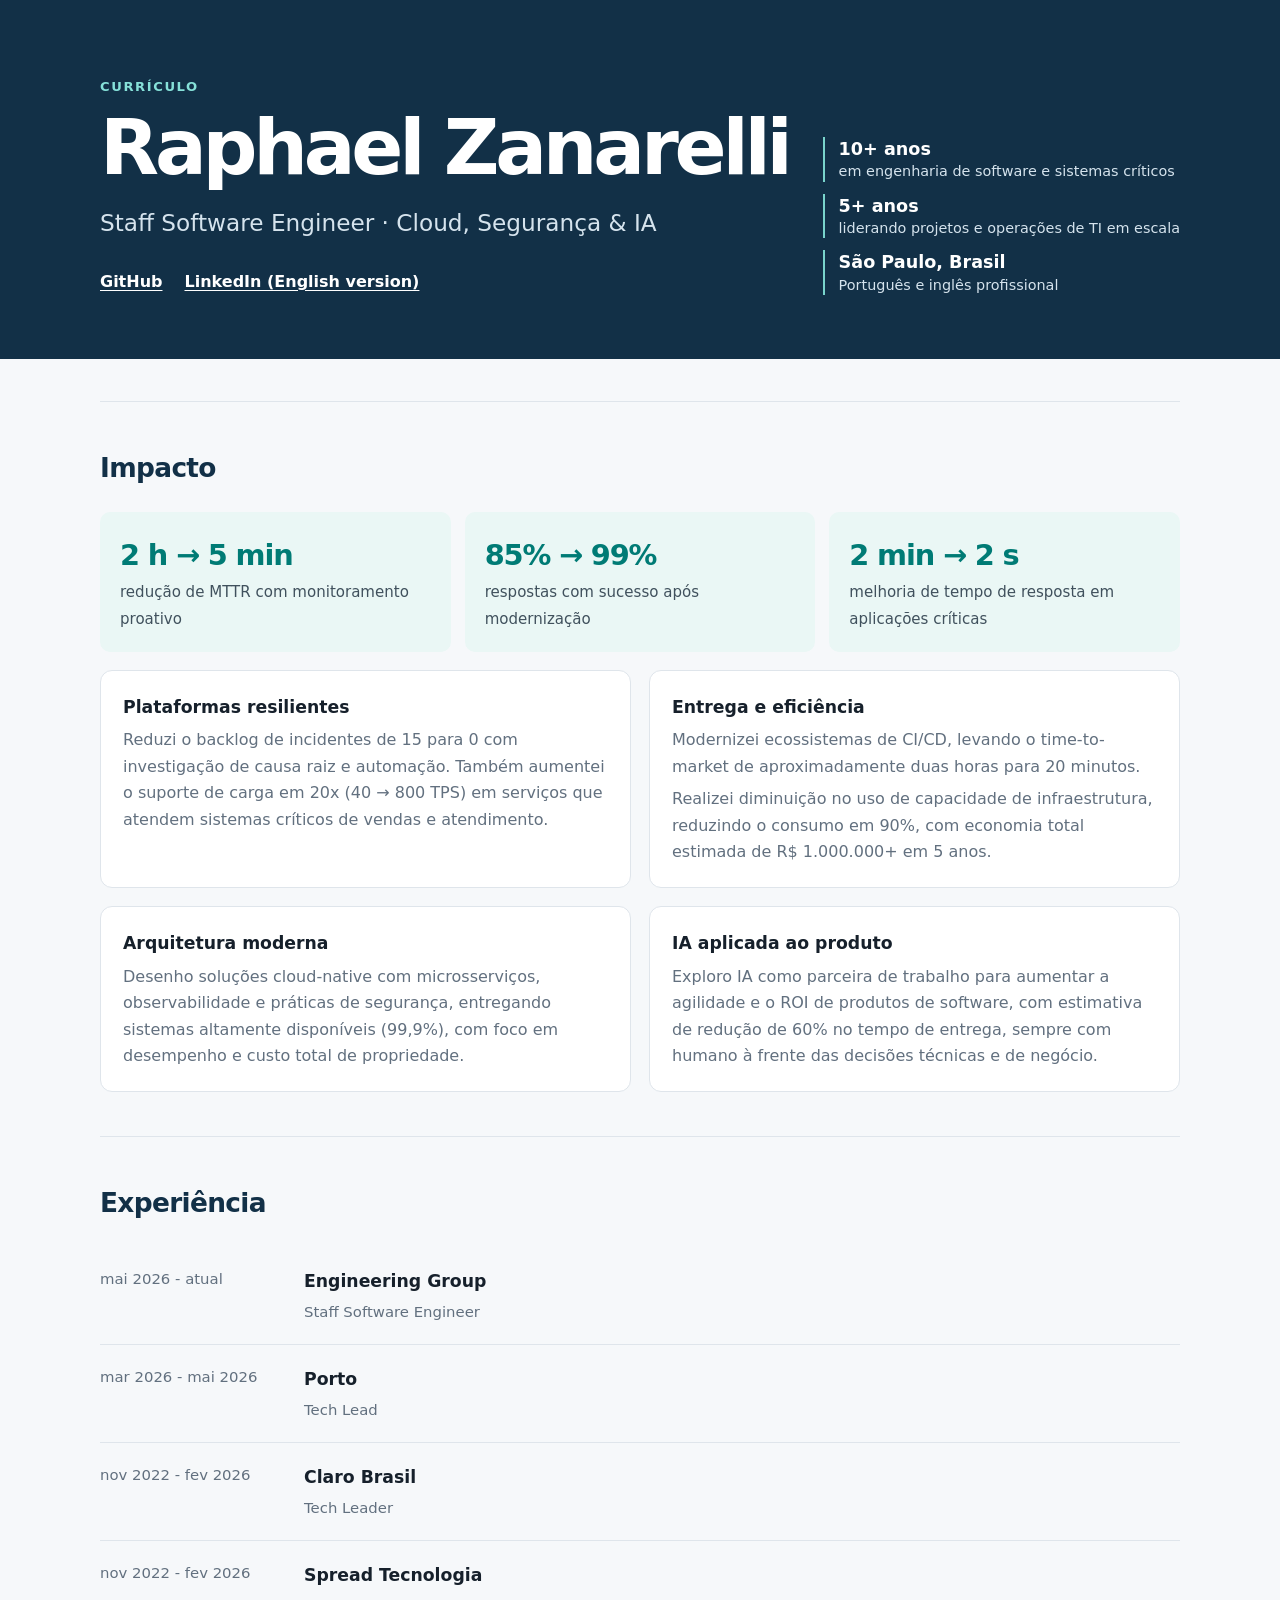
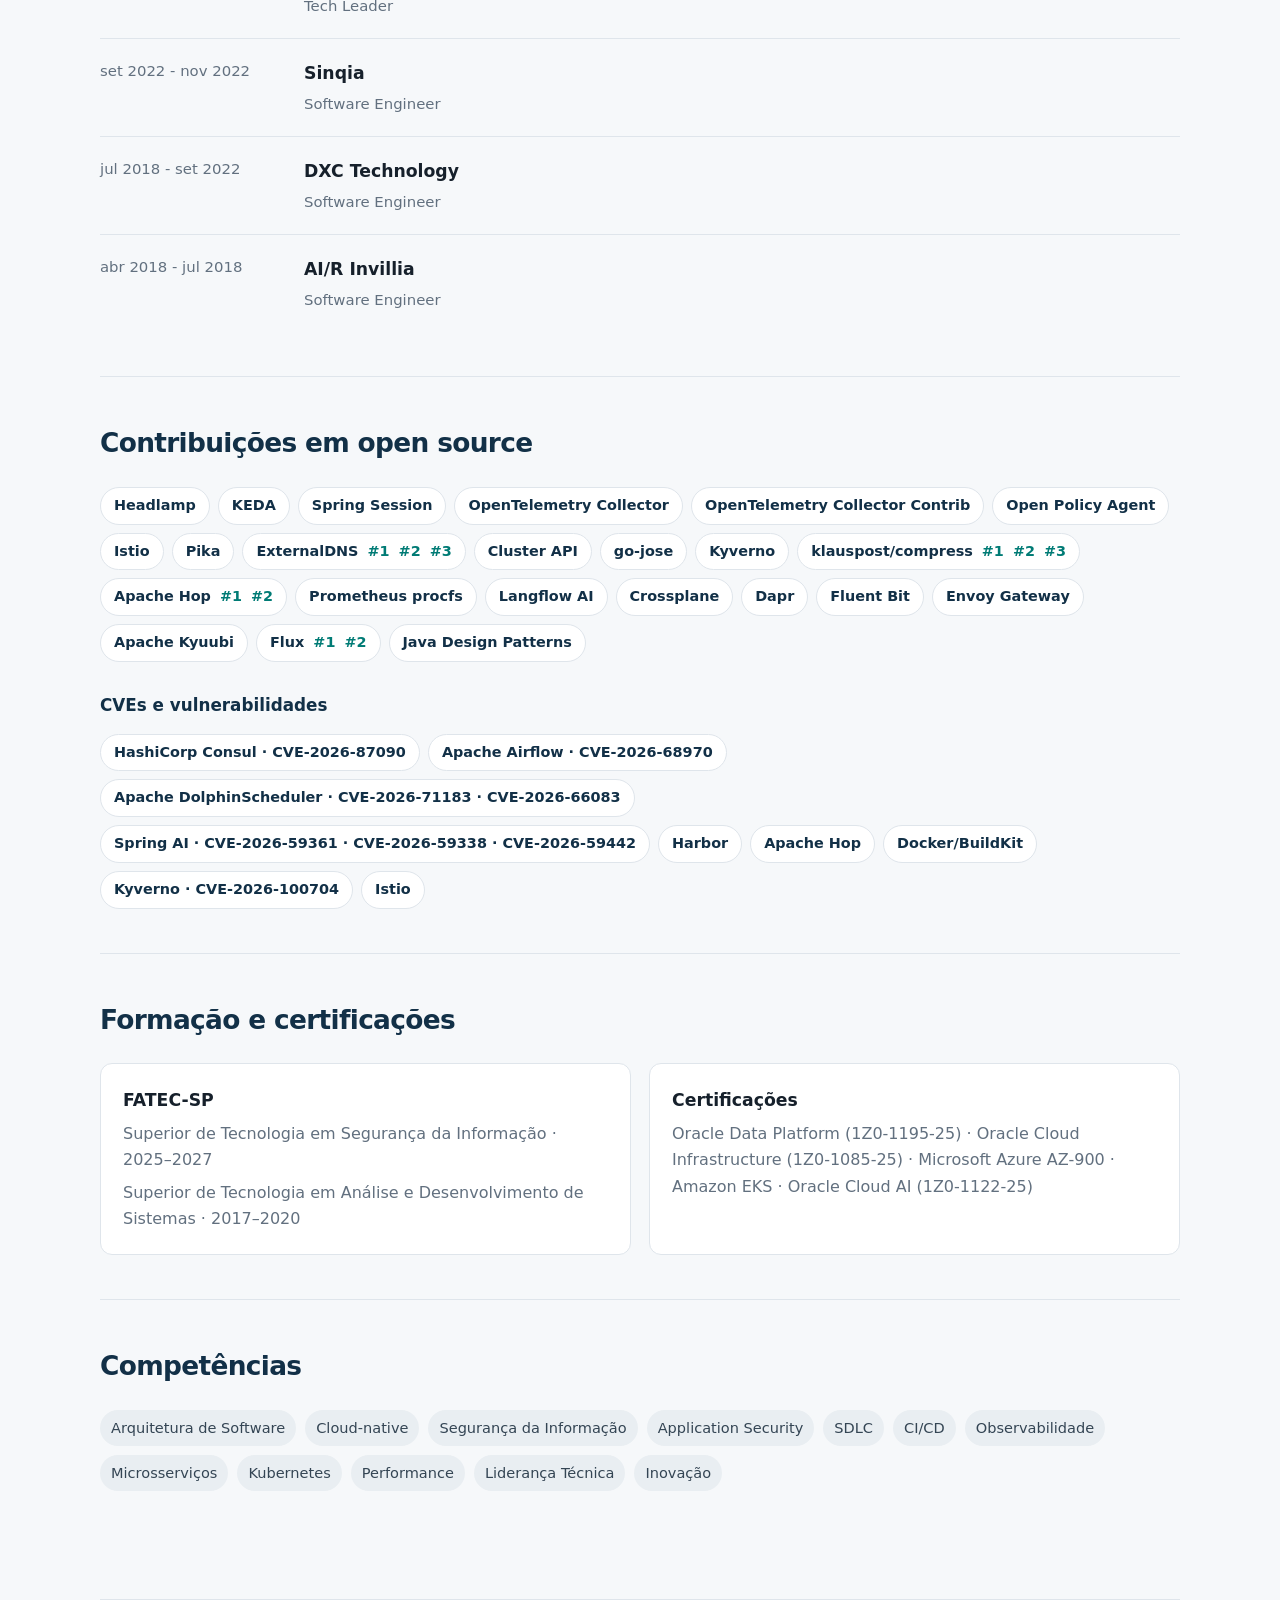
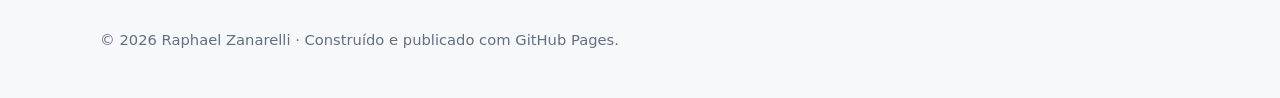
==== commit 0168ddae: "docs(contrib): add go-jose and kyverno merged PR chips" ====
--- a/index.html
+++ b/index.html
@@ -113,6 +113,8 @@
           <a class="chip" href="https://github.com/pika/pika/pull/1697">Pika</a>
           <span class="chip">ExternalDNS <a href="https://github.com/kubernetes-sigs/external-dns/pull/6611">#1</a> <a href="https://github.com/kubernetes-sigs/external-dns/pull/6644">#2</a> <a href="https://github.com/kubernetes-sigs/external-dns/pull/6694">#3</a></span>
           <a class="chip" href="https://github.com/kubernetes-sigs/cluster-api/pull/14022">Cluster API</a>
+          <a class="chip" href="https://github.com/go-jose/go-jose/pull/279">go-jose</a>
+          <a class="chip" href="https://github.com/kyverno/website/pull/2118">Kyverno</a>
           <span class="chip">klauspost/compress <a href="https://github.com/klauspost/compress/pull/1182">#1</a> <a href="https://github.com/klauspost/compress/pull/1183">#2</a> <a href="https://github.com/klauspost/compress/pull/1184">#3</a></span>
           <span class="chip">Apache Hop <a href="https://github.com/apache/hop/pull/8094">#1</a> <a href="https://github.com/apache/hop/pull/8027">#2</a></span>
           <a class="chip" href="https://github.com/prometheus/procfs/pull/855">Prometheus procfs</a>
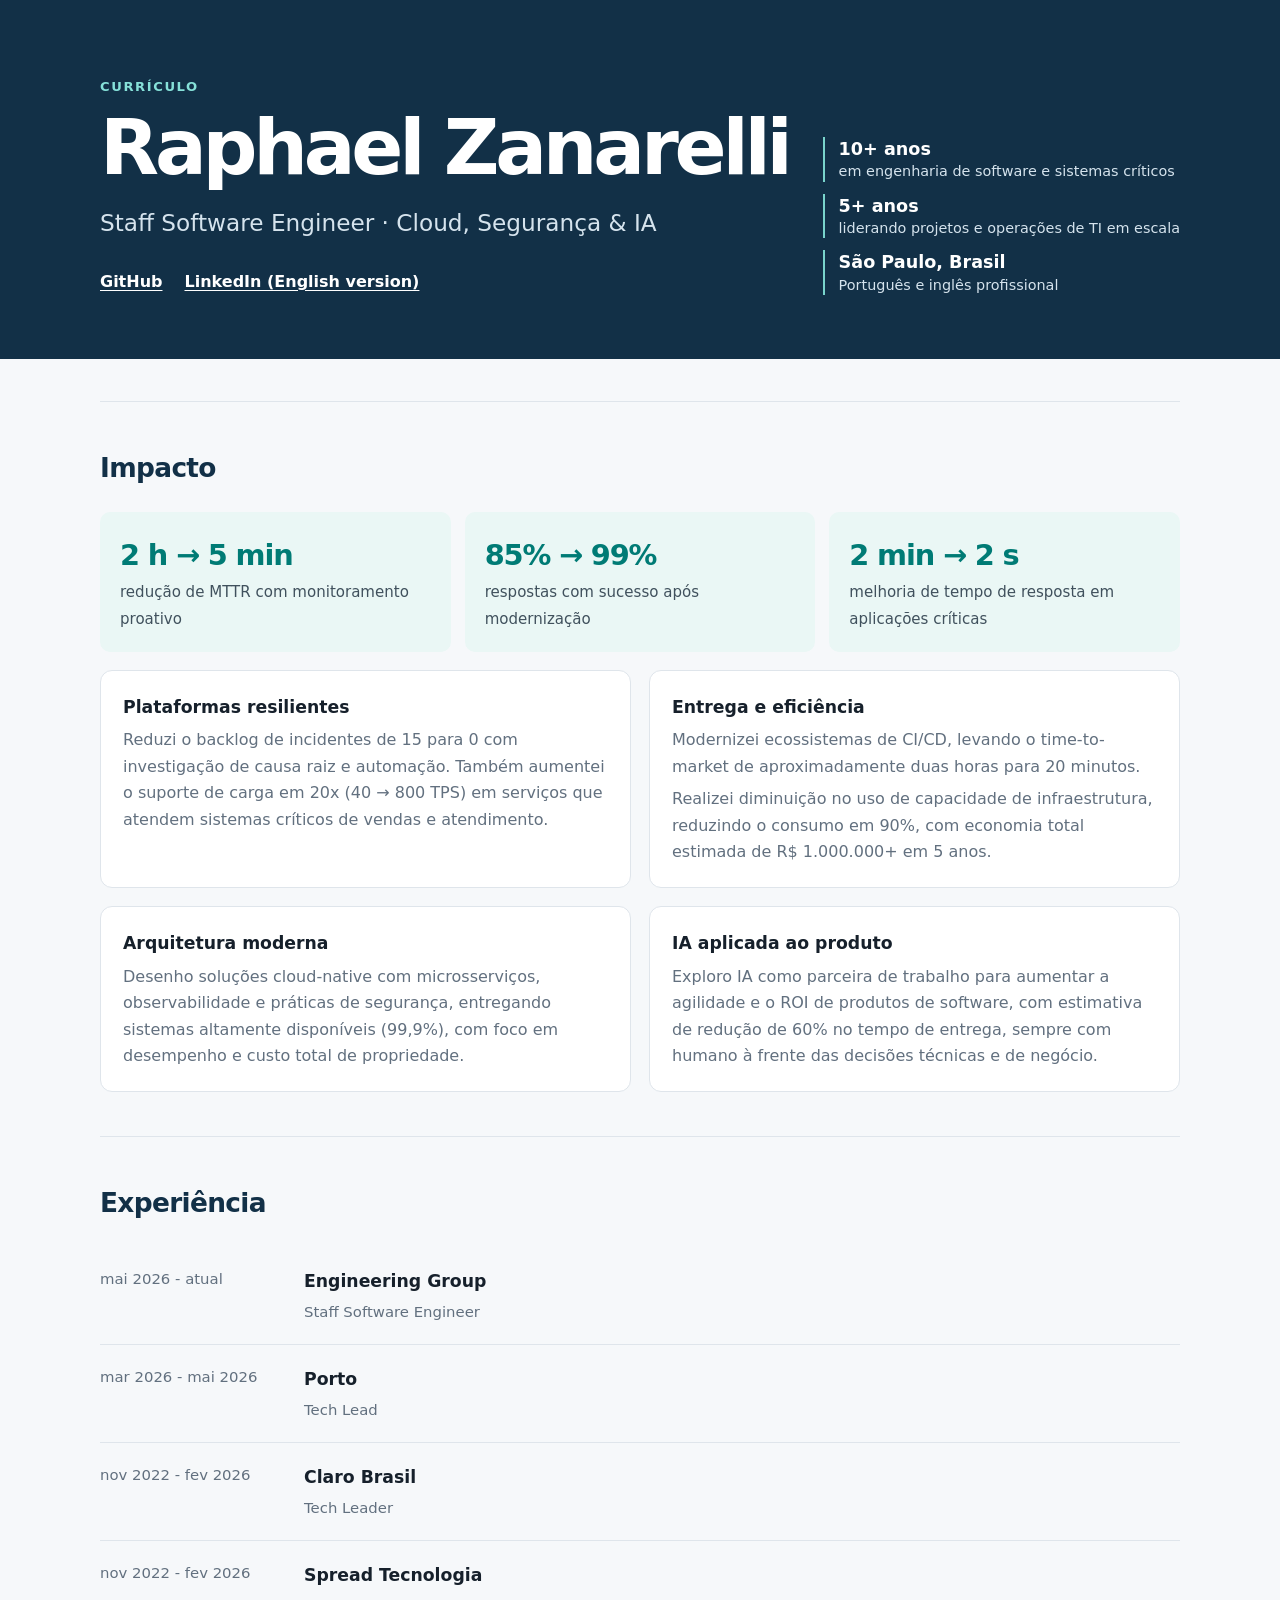
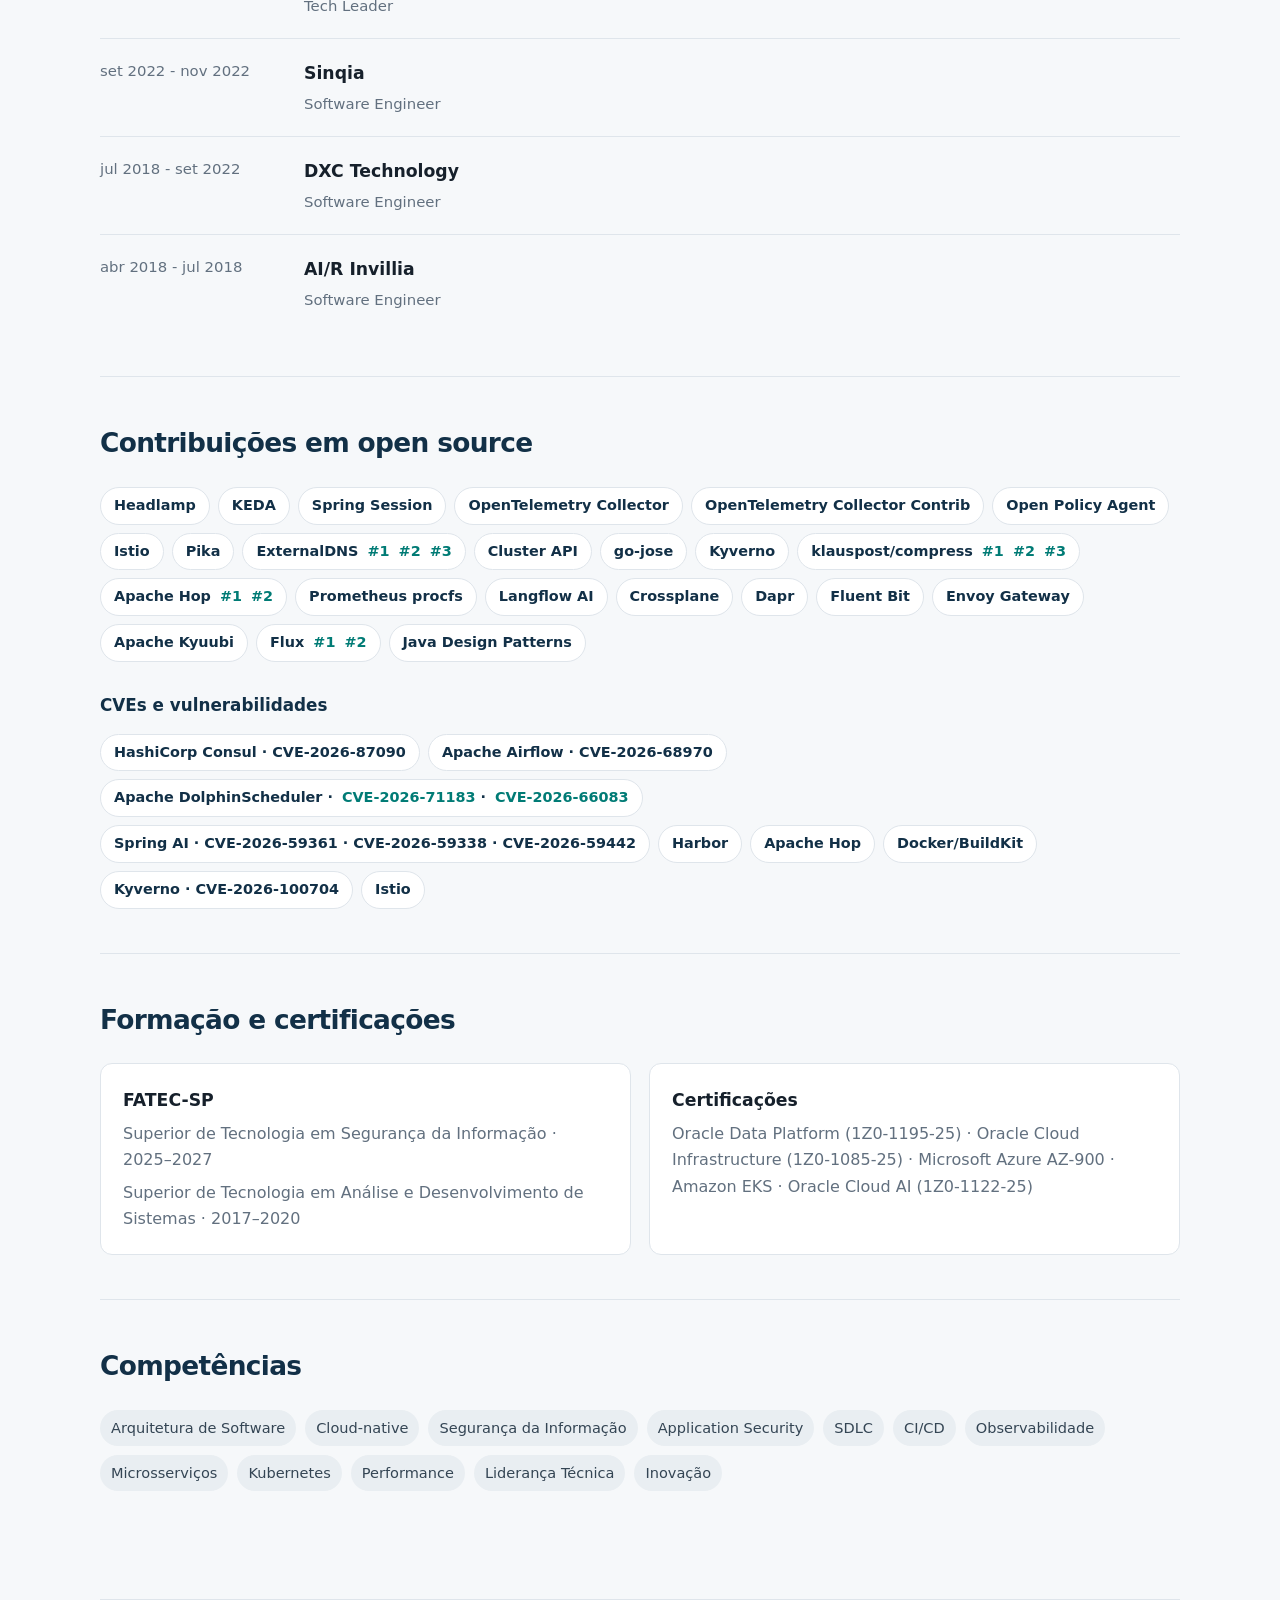
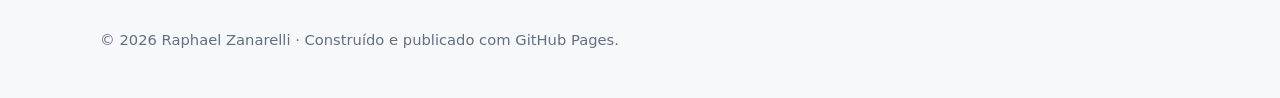
==== commit 2a255462: "docs: link published Apache DolphinScheduler CVEs" ====
--- a/index.html
+++ b/index.html
@@ -132,7 +132,7 @@
         <div class="chips">
           <a class="chip" href="https://discuss.hashicorp.com/t/hcsec-2026-34-consul-vulnerable-to-an-authorization-bypass-in-the-catalog-node-write-path/77736">HashiCorp Consul · CVE-2026-87090</a>
           <a class="chip" href="https://github.com/advisories/GHSA-f3c2-j7g8-vpp8">Apache Airflow · CVE-2026-68970</a>
-          <div class="chip">Apache DolphinScheduler · CVE-2026-71183 · CVE-2026-66083</div>
+          <span class="chip">Apache DolphinScheduler · <a href="https://www.cve.org/CVERecord?id=CVE-2026-71183">CVE-2026-71183</a> · <a href="https://www.cve.org/CVERecord?id=CVE-2026-66083">CVE-2026-66083</a></span>
           <div class="chip">Spring AI · CVE-2026-59361 · CVE-2026-59338 · CVE-2026-59442</div>
           <div class="chip" title="Report aceito; divulgação pública pendente">Harbor</div>
           <div class="chip">Apache Hop</div>
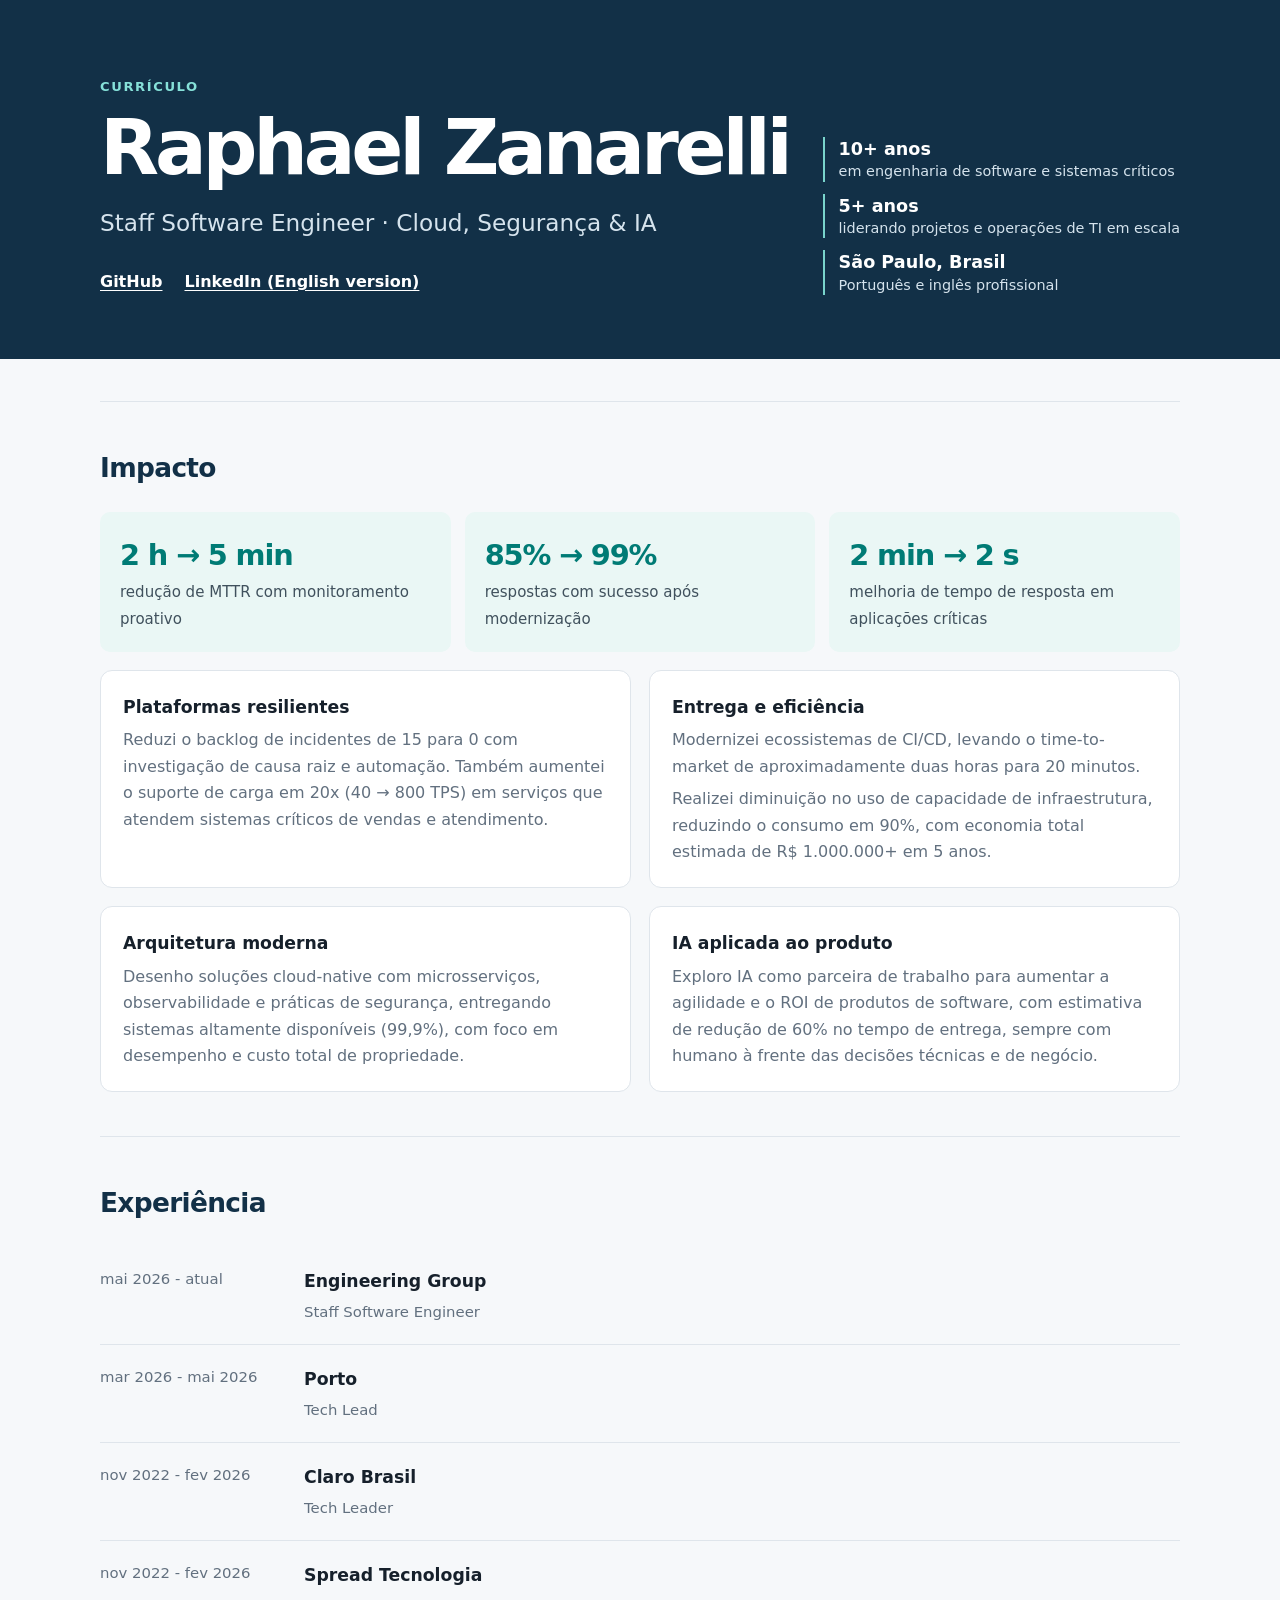
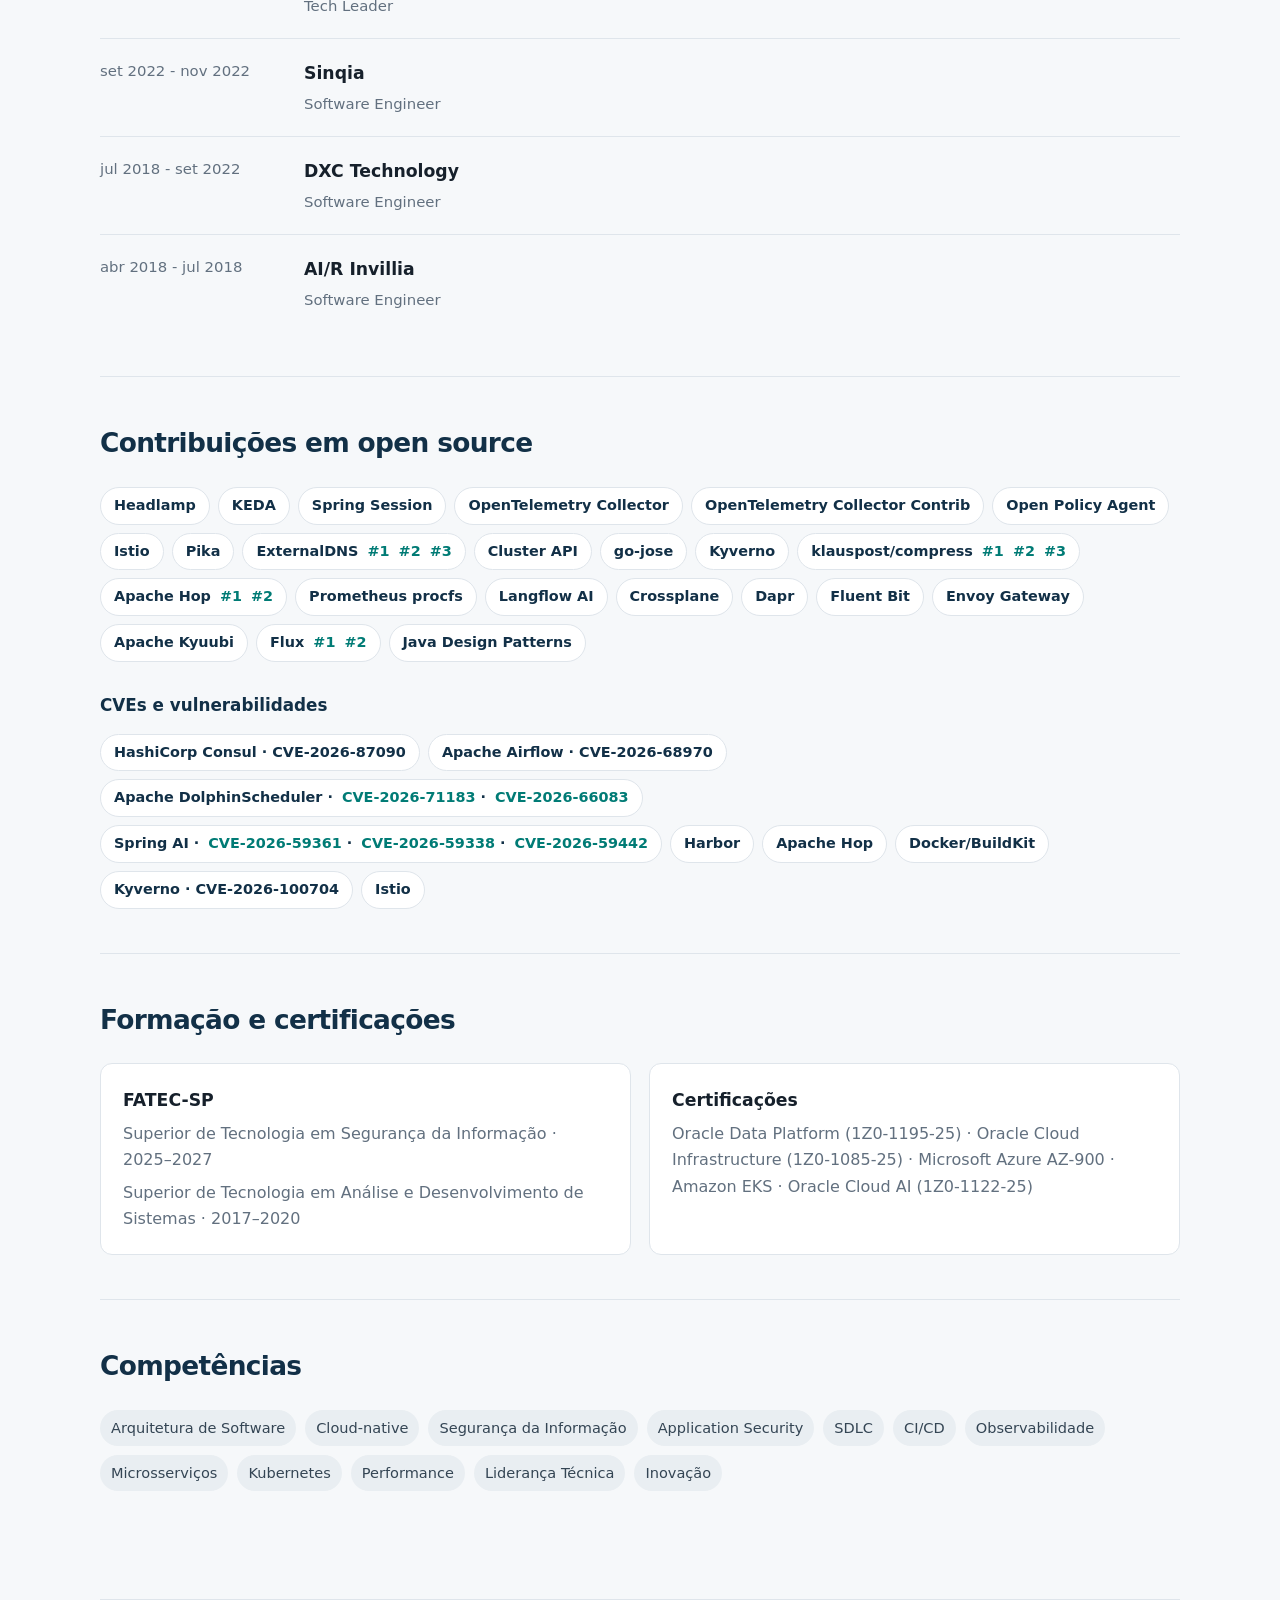
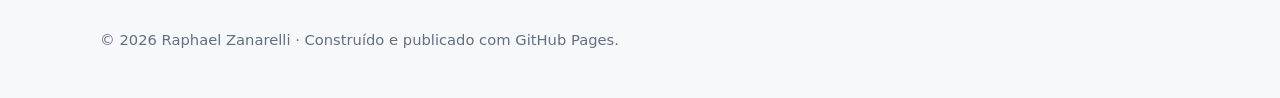
==== commit a37f35f8: "docs: link published Spring AI CVEs" ====
--- a/index.html
+++ b/index.html
@@ -133,7 +133,7 @@
           <a class="chip" href="https://discuss.hashicorp.com/t/hcsec-2026-34-consul-vulnerable-to-an-authorization-bypass-in-the-catalog-node-write-path/77736">HashiCorp Consul · CVE-2026-87090</a>
           <a class="chip" href="https://github.com/advisories/GHSA-f3c2-j7g8-vpp8">Apache Airflow · CVE-2026-68970</a>
           <span class="chip">Apache DolphinScheduler · <a href="https://www.cve.org/CVERecord?id=CVE-2026-71183">CVE-2026-71183</a> · <a href="https://www.cve.org/CVERecord?id=CVE-2026-66083">CVE-2026-66083</a></span>
-          <div class="chip">Spring AI · CVE-2026-59361 · CVE-2026-59338 · CVE-2026-59442</div>
+          <span class="chip">Spring AI · <a href="https://spring.io/security/cve-2026-59361">CVE-2026-59361</a> · <a href="https://spring.io/security/cve-2026-59338">CVE-2026-59338</a> · <a href="https://spring.io/security/cve-2026-59442">CVE-2026-59442</a></span>
           <div class="chip" title="Report aceito; divulgação pública pendente">Harbor</div>
           <div class="chip">Apache Hop</div>
           <div class="chip">Docker/BuildKit</div>
